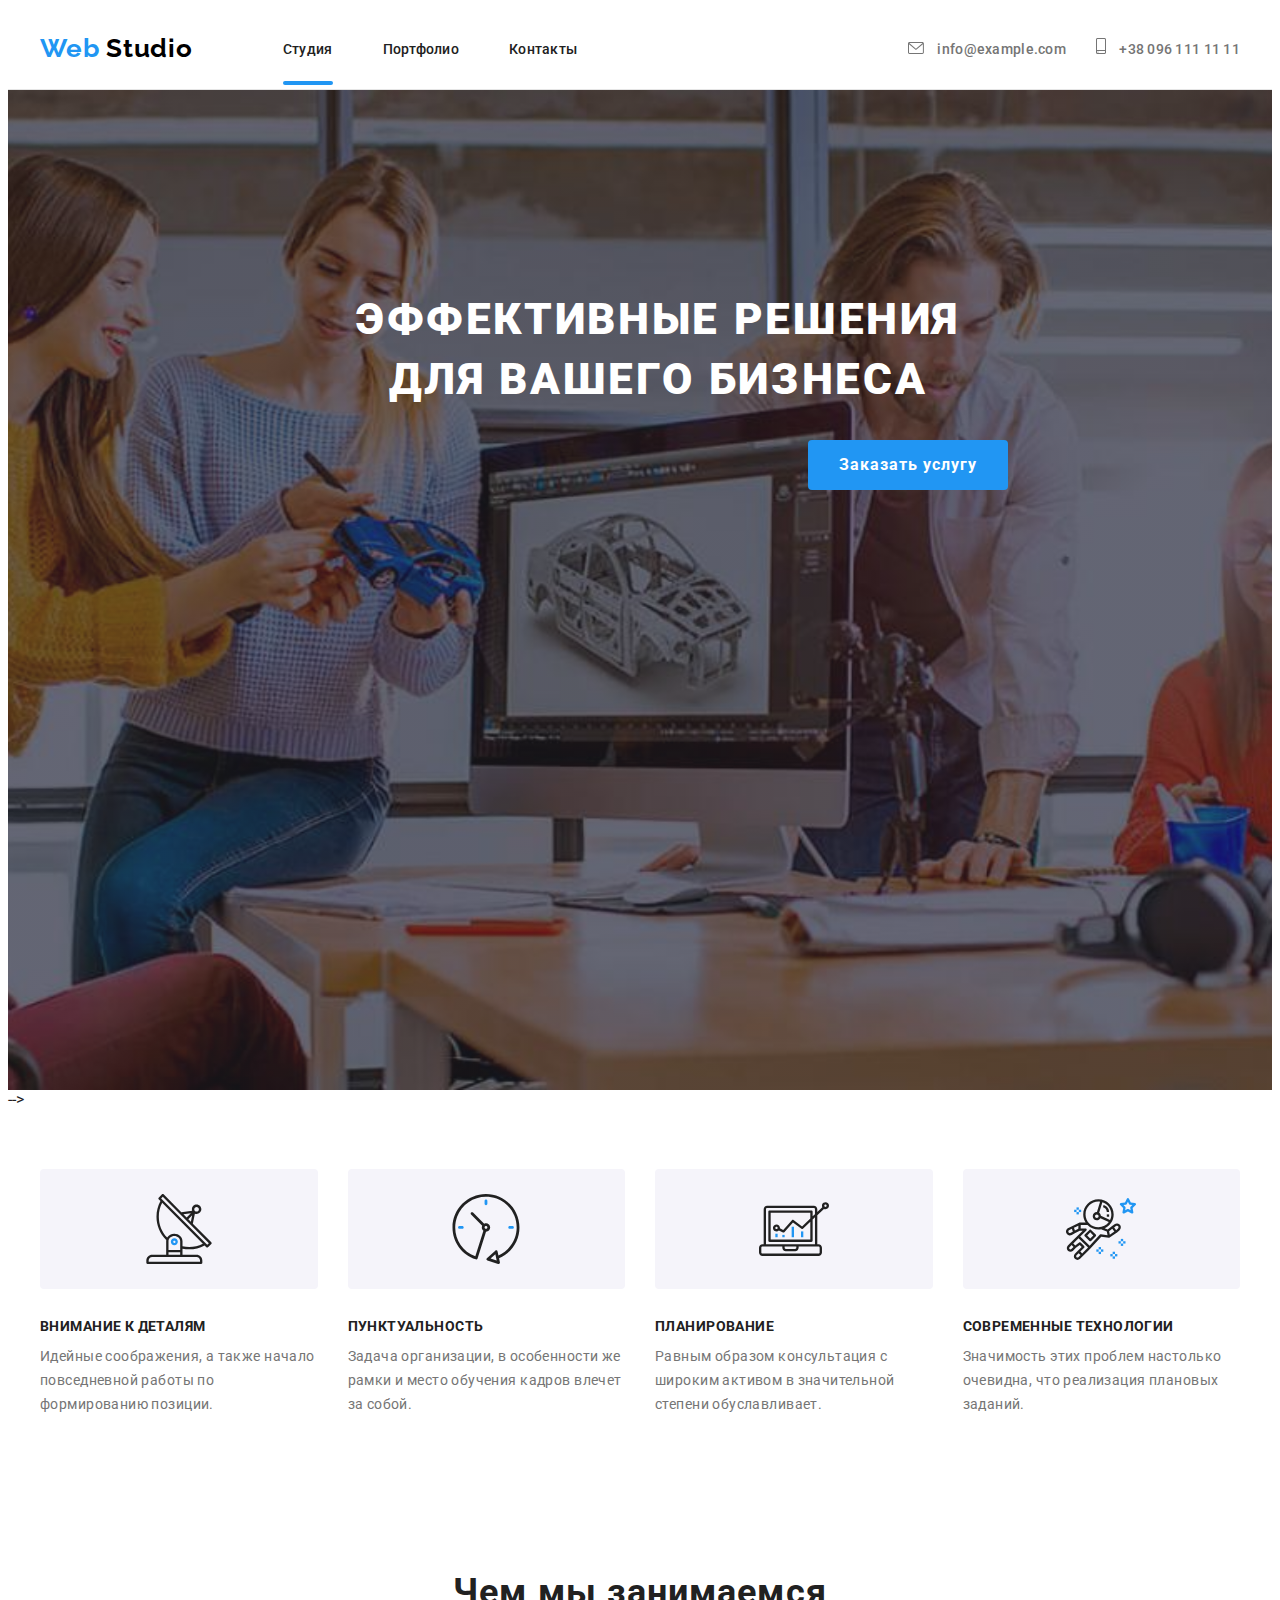
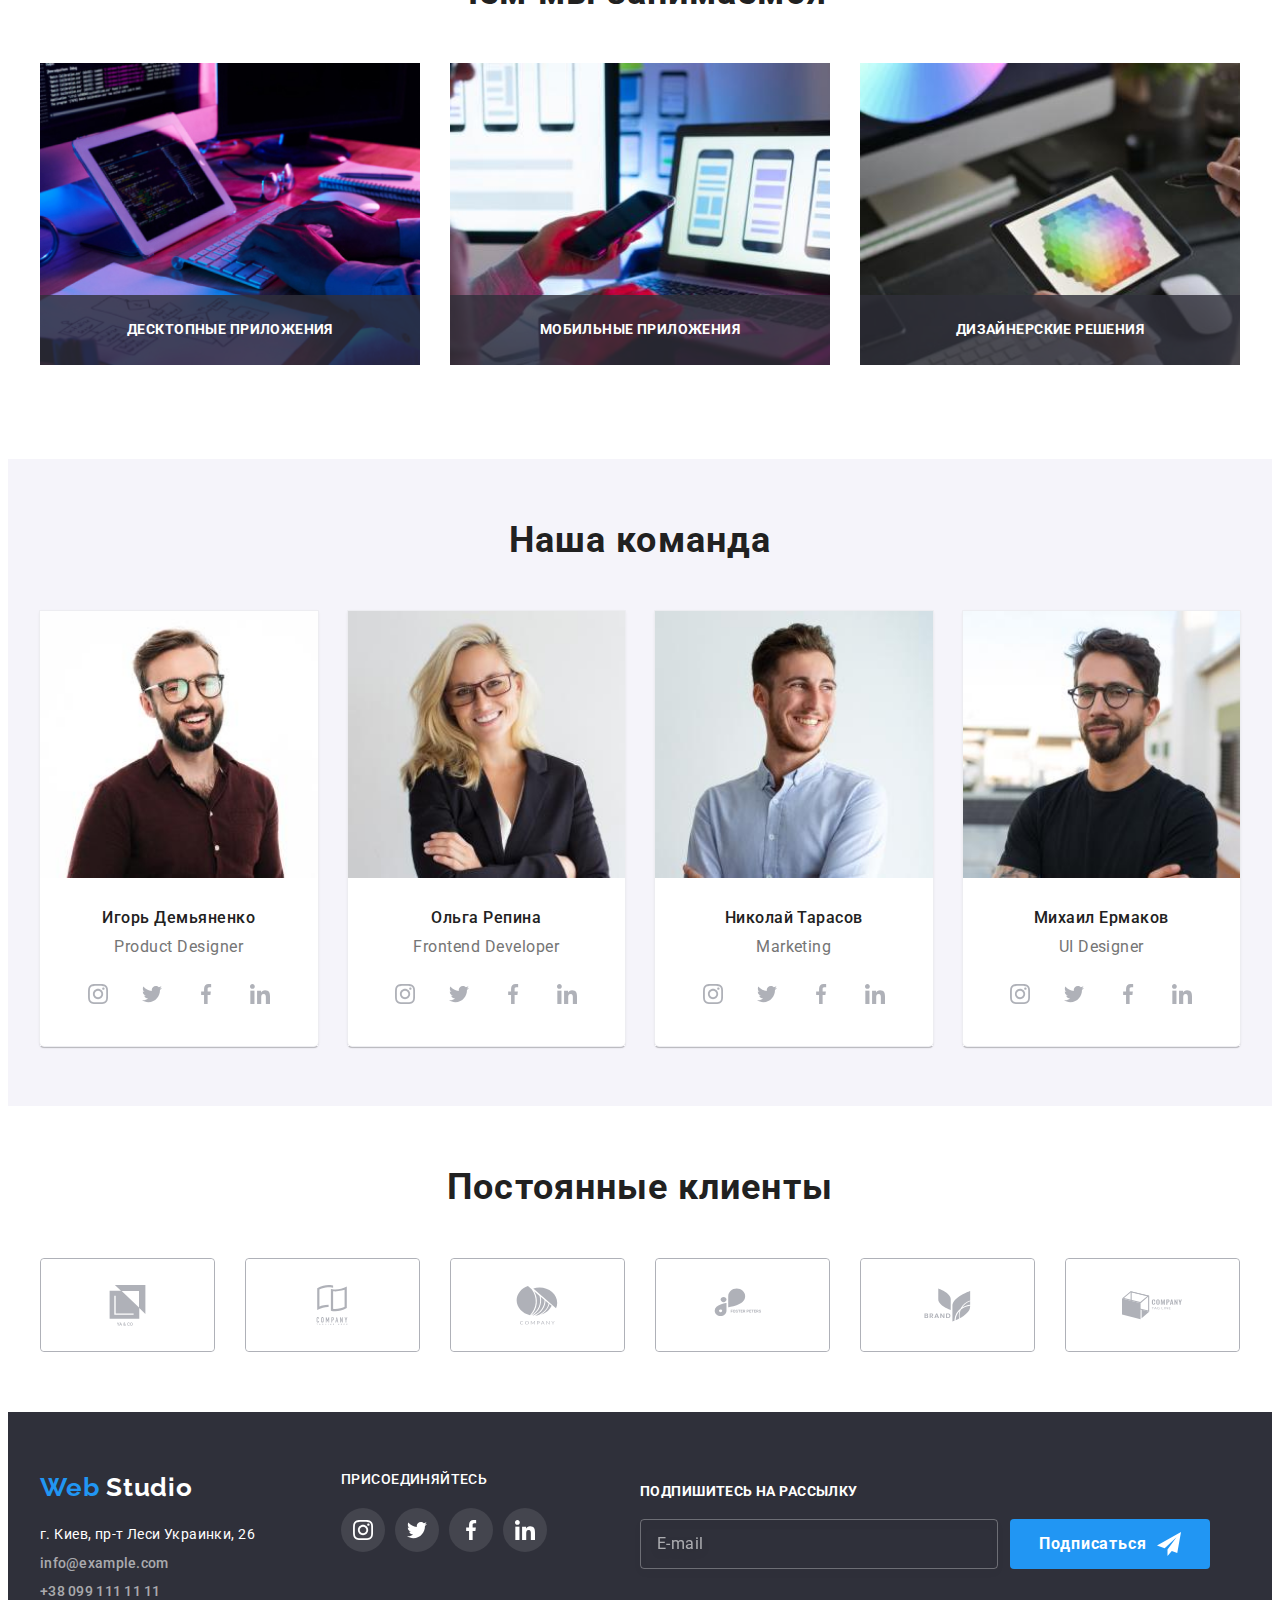
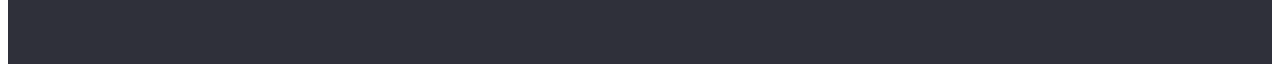
==== index.html @ 74f57199 "start" ====
<!DOCTYPE html>
<html lang="ru">

<head>
    <meta charset="UTF-8">
    <meta http-equiv="X-UA-Compatible" content="IE=edge">
    <meta name="viewport" content="width=device-width, initial-scale=1.0">
    <title>Document</title>
    <link rel="preconnect" href="https://fonts.googleapis.com">
    <link rel="preconnect" href="https://fonts.gstatic.com" crossorigin>
    <link href="https://fonts.googleapis.com/css2?family=Raleway:wght@700&family=Roboto:wght@400;500;700;900&display=swap"
        rel="stylesheet">
    <link rel="stylesheet" href="https://cdnjs.cloudflare.com/ajax/libs/modern-normalize/1.1.0/modern-normalize.min.css"
        integrity="sha512-wpPYUAdjBVSE4KJnH1VR1HeZfpl1ub8YT/NKx4PuQ5NmX2tKuGu6U/JRp5y+Y8XG2tV+wKQpNHVUX03MfMFn9Q=="
        crossorigin="anonymous" referrerpolicy="no-referrer" />

    <link rel="stylesheet" href="./css/main.min.css" />
</head>

<body>
   <header class="header ">
    <div class="container header__container">
        <a href="" class="logo header__logo link">
            <span class="header__logo__web">Web</span>
            <span class="header__logo__studio">Studio</span> </a>
        <nav class="header-navigation">
            <ul class="list header-list">
                <li class="header__item">
                    <a class="link header__link active" href="./index.html">Студия</a></li>
                <li class="header__item">
                    <a class="link header__link" href="./portfolio.html">Портфолио</a></li>
                <li class="header__item">
                    <a class="link header__link" href="">Контакты</a></li>
            </ul>
    </nav>
    <div class="header-connect">
    <ul class="header-contacts list">
        <li><a class="header__mail link" href="mailto:info@example.com">
                <svg class="header-contacts__icon" width="16" height="12">
                    <use href="./images/symbol-defs.svg#icon-envelope"></use>
                </svg>
                info@example.com</a></li>
        <li><a class="header__tel link" href="tel:+380961111111">
            <svg class="header-contacts__icon" width="10" height="16">
                <use href="./images/symbol-defs.svg#icon-smartphone"></use>
            </svg>
            +38 096 111 11 11</a></li>
    </ul>
</div>

    <button type="button" class="menu-open-btn" data-menu-open>
        <svg class="menu-open-btn__icon" width="40" height="40">
            <use href="./images/symbol-defs.svg#icon-menu-open"></use>
        </svg>
    </button>

    <div class="mob-menu is-hidden"  data-menu>
        <div class="container">
            <div class="mob-menu-top">
                <button type="button" class="menu-close-btn" data-menu-close>
                    <svg class="menu-open-btn__icon" width="40" height="40">
                        <use href="./images/symbol-defs.svg#icon-menu-close"></use>
                    </svg>
                </button>
                <ul class="list mob-menu-list">
                    <li class="mob-menu-list__item">
                        <a class="link mob-menu-list__link active" href="./index.html">Студия</a>
                    </li>
                    <li class="mob-menu-list__item">
                        <a class="link mob-menu-list__link" href="./portfolio.html">Портфолио</a>
                    </li>
                    <li class="mob-menu-list__item">
                        <a class="link mob-menu-list__link" href="">Контакты</a>
                    </li>
                </ul>
        </div>
        <div class="mob-menu-bottom">
                <ul class="mob-menu__connect list">
                    <li class="mob-menu__connect-list_itemtel">
                        <a class="mob-menu__connect__tel link" href="tel:+380961111111">
                            +38 096 111 11 11</a></li>
                    <li class="mob-menu__connect-list_itemmail">
                        <a class="mob-menu__connect__mail link" href="mailto:info@devstudio.com">
                            info@devstudio.com</a></li>
                </ul>
            <ul class="list mob-social-list">
                <li class="mob-social__item">
                    <a class="link mob-social__link" href="" target="_blank" rel="noopener noreferrer">Instagram</a>
                </li>
                <li class="mob-social__item">
                    <a class="link mob-social__link" href="" target="_blank" rel="noopener noreferrer">Twitter</a>
                </li>
                <li class="mob-social__item">
                    <a class="link mob-social__link" href="" target="_blank" rel="noopener noreferrer">Facebook</a>
                </li>
                <li class="mob-social__item">
                    <a class="link mob-social__link" href="" target="_blank" rel="noopener noreferrer">LinkedIn</a>
                </li>
            </ul>
        </div>
    </div>
    </div>
    </header> 

    <main>
    <section class="hero">
        <div class="container hero__container">
            <h1 class="hero__title">Эффективные решения для вашего бизнеса</h1>
            <button class="btn hero__btn" type="button" data-modal-open>
                Заказать услугу</button>
        </div>
    </section> -->

    <section class="benefits-section section limit">
        <div class="container">
        <h2 class="visually-hidden">Преимущества</h2>
        
        <ul class="benefits-list list">
            <li class="benefits-list__item">
                <a href="" class="benefits-list__link">
                    <svg class="benefits-list__icon" width="70" height="70">
                        <use href="./images/symbol-defs.svg#icon-antenna-1"></use>
                    </svg>
                </a>
                <h3 class="benefits-list__title">Внимание к деталям</h3>
                <p class="benefits-list__text">Идейные соображения, а также начало повседневной работы по формированию позиции.</p>
            </li>
            <li class="benefits-list__item">
                <a href="" class="benefits-list__link">
                    <svg class="benefits-list__icon" width="70" height="70">
                        <use href="./images/symbol-defs.svg#icon-clock-1"></use>
                    </svg>
                </a>
                <h3 class="benefits-list__title">Пунктуальность</h3>
                <p class="benefits-list__text">Задача организации, в особенности же рамки и место обучения кадров влечет за собой.</p>
            </li>
            <li class="benefits-list__item">
                <a href="" class="benefits-list__link">
                    <svg class="benefits-list__icon" width="70" height="70">
                        <use href="./images/symbol-defs.svg#icon-diagram-1"></use>
                    </svg>
                </a>
                <h3 class="benefits-list__title">Планирование</h3>
                <p class="benefits-list__text">Равным образом консультация с широким активом в значительной степени обуславливает.</p>
            </li>
            <li class="benefits-list__item">
                <a href="" class="benefits-list__link">
                    <svg class="benefits-list__icon" width="70" height="70">
                        <use href="./images/symbol-defs.svg#icon-astronaut-1"></use>
                    </svg>
                </a>
                <h3 class="benefits-list__title">Современные технологии</h3>
                <p class="benefits-list__text">Значимость этих проблем настолько очевидна, что реализация плановых заданий.</p>
            </li>
        </ul>
        </div>
    </section>

    <section class="our-work-section section">
        <div class="container">
        <h2 class="our-work__title">Чем мы занимаемся</h2>
        <ul class="our-work-list list">
            <li class="our-work__item">
                <picture>
                    <source srcset="
                        ./images/our-work_img/our-work_1.jpg    1x,
                        ./images/our-work_img/our-work_1-2x.jpg 2x"
                    media="(min-width: 1200px)" />
                    <img src="./images/our-work_img/our-work_1.jpg"
                    alt="человек набирает на клавиатуре" />
                </picture>
                <div class="our-work__text-container">
                <p class="our-work__text">Десктопные приложения</p></div>
            </li>
            <li class="our-work__item">
                <picture>
                    <source srcset="
                            ./images/our-work_img/our-work_2.jpg    1x,
                            ./images/our-work_img/our-work_2-2x.jpg 2x" 
                        media="(min-width: 1200px)" />
                    <img src="./images/our-work_img/our-work_2.jpg" 
                    alt="экраны смартфонов" />
                </picture>
                <div class="our-work__text-container">
                    <p class="our-work__text">Мобильные приложения</p></div>
            </li>
            <li class="our-work__item">
                <picture>
                    <source srcset="
                            ./images/our-work_img/our-work_3.jpg    1x,
                            ./images/our-work_img/our-work_3-2x.jpg 2x"
                        media="(min-width: 1200px)" />
                    <img src="./images/our-work_img/our-work_3.jpg" 
                    alt="цветовая матрица"  />
                </picture>
                <div class="our-work__text-container">
                <p class="our-work__text">Дизайнерские решения</p></div>
            </li>
        </ul>
        </div>
    </section>

<section class="team-section section">
        <div class="container">
        <h2 class="team__title">Наша команда</h2>
        <ul class="team-list list">
            <li class="team__item">
                <picture>
                    <source srcset="
                        ./images/team/nashkomanda1.jpg    1x,
                        ./images/team/team-desk_1-2x.jpg  2x" media="(min-width: 1200px)" />
                    <source srcset="
                        ./images/team/team-tab_1.jpg     1x,
                        ./images/team/team-tab_1-2x.jpg  2x" media="(min-width: 768px)" />
                    <source srcset="
                        ./images/team/team-mob_1.jpg     1x,
                        ./images/team/team-mob_1-2x.jpg  2x"
                        media="(min-width: 320px)" />
                    <img src="./images/team/nashkomanda1.jpg" alt="фото Игоря Демьяненко" />
                </picture>

                <div class="card-content">
                <h3 class="team-item__title">Игорь Демьяненко</h3>
                <p class="team-item__text" lang="en">Product Designer</p>
                    <ul class="team-social-list list">
                        <li class="team-social__item">
                            <a href="" class="team-social__link">
                                <svg class="team-social__icon" width="20" height="20">
                                    <use href="./images/symbol-defs.svg#icon-instagram-2"></use>
                                </svg>
                            </a>
                        </li>
                        <li class="team-social__item">
                            <a href="" class="team-social__link">
                                <svg class="team-social__icon" width="20" height="20">
                                    <use href="./images/symbol-defs.svg#icon-twitter-1"></use>
                                </svg>
                            </a>
                        </li>
                        <li class="team-social__item">
                            <a href="" class="team-social__link">
                                <svg class="team-social__icon" width="20" height="20">
                                    <use href="./images/symbol-defs.svg#icon-facebook-1"></use>
                                </svg>
                            </a>
                        </li>
                        <li class="team-social__item">
                            <a href="" class="team-social__link">
                                <svg class="team-social__icon" width="20" height="20">
                                    <use href="./images/symbol-defs.svg#icon-linkedin-1"></use>
                                </svg>
                            </a>
                        </li>
                        </ul>
            </div>
            </li>
            <li class="team__item">
                <picture>
                    <source srcset="
                        ./images/team/nashkomanda2.jpg    1x,
                        ./images/team/team-desk_2-2x.jpg  2x" media="(min-width: 1200px)" />
                    <source srcset="
                        ./images/team/team-tab_2.jpg     1x,
                        ./images/team/team-tab_2-2x.jpg  2x" media="(min-width: 768px)" />
                    <source srcset="
                        ./images/team/team-mob_2.jpg     1x,
                        ./images/team/team-mob_2-2x.jpg  2x" media="(min-width: 320px)" />
                    <img src="./images/team/nashkomanda2.jpg" alt="фото Ольги Репиной" />
                </picture>

                <div class="card-content">
                <h3 class="team-item__title">Ольга Репина</h3>
                <p class="team-item__text" lang="en">Frontend Developer</p>
            <ul class="team-social-list list">
                <li class="team-social__item">
                    <a href="" class="team-social__link">
                        <svg class="team-social__icon" width="20" height="20">
                            <use href="./images/symbol-defs.svg#icon-instagram-2"></use>
                        </svg>
                    </a>
                </li>
                <li class="team-social__item">
                    <a href="" class="team-social__link">
                        <svg class="team-social__icon" width="20" height="20">
                            <use href="./images/symbol-defs.svg#icon-twitter-1"></use>
                        </svg>
                    </a>
                </li>
                <li class="team-social__item">
                    <a href="" class="team-social__link">
                        <svg class="team-social__icon" width="20" height="20">
                            <use href="./images/symbol-defs.svg#icon-facebook-1"></use>
                        </svg>
                    </a>
                </li>
                <li class="team-social__item">
                    <a href="" class="team-social__link">
                        <svg class="team-social__icon" width="20" height="20">
                            <use href="./images/symbol-defs.svg#icon-linkedin-1"></use>
                        </svg>
                    </a>
                </li>
            </ul>
            </div>
            </li>
            <li class="team__item">
                <picture>
                    <source srcset="
                        ./images/team/nashkomanda3.jpg    1x,
                        ./images/team/team-desk_3-2x.jpg  2x" media="(min-width: 1200px)" />
                    <source srcset="
                        ./images/team/team-tab_3.jpg     1x,
                        ./images/team/team-tab_3-2x.jpg  2x" media="(min-width: 768px)" />
                    <source srcset="
                        ./images/team/team-mob_3.jpg     1x,
                        ./images/team/team-mob_3-2x.jpg  2x" media="(min-width: 320px)" />
                    <img src="./images/team/nashkomanda3.jpg" alt="фото Николая Тарасова" />
                </picture>

                <div class="card-content">
                <h3 class="team-item__title">Николай Тарасов</h3>
                <p class="team-item__text" lang="en">Marketing</p>
            <ul class="team-social-list list">
                <li class="team-social__item">
                    <a href="" class="team-social__link">
                        <svg class="team-social__icon" width="20" height="20">
                            <use href="./images/symbol-defs.svg#icon-instagram-2"></use>
                        </svg>
                    </a>
                </li>
                <li class="team-social__item">
                    <a href="" class="team-social__link">
                        <svg class="team-social__icon" width="20" height="20">
                            <use href="./images/symbol-defs.svg#icon-twitter-1"></use>
                        </svg>
                    </a>
                </li>
                <li class="team-social__item">
                    <a href="" class="team-social__link">
                        <svg class="team-social__icon" width="20" height="20">
                            <use href="./images/symbol-defs.svg#icon-facebook-1"></use>
                        </svg>
                    </a>
                </li>
                <li class="team-social__item">
                    <a href="" class="team-social__link">
                        <svg class="team-social__icon" width="20" height="20">
                            <use href="./images/symbol-defs.svg#icon-linkedin-1"></use>
                        </svg>
                    </a>
                </li>
            </ul>
            </div>
            </li>
            <li class="team__item">
                <picture>
                    <source srcset="
                        ./images/team/nashkomanda4.jpg    1x,
                        ./images/team/team-desk_4-2x.jpg  2x" media="(min-width: 1200px)" />
                    <source srcset="
                        ./images/team/team-tab_4.jpg     1x,
                        ./images/team/team-tab_4-2x.jpg  2x" media="(min-width: 768px)" />
                    <source srcset="
                        ./images/team/team-mob_4.jpg     1x,
                        ./images/team/team-mob_4-2x.jpg  2x" media="(min-width: 320px)" />
                    <img src="./images/team/nashkomanda4.jpg" alt="фото Михаила Ермакова" />
                </picture>

                <div class="card-content">
                <h3 class="team-item__title">Михаил Ермаков</h3>
                <p class="team-item__text" lang="en">UI Designer</p>
            <ul class="team-social-list list">
                <li class="team-social__item">
                    <a href="" class="team-social__link">
                        <svg class="team-social__icon" width="20" height="20">
                            <use href="./images/symbol-defs.svg#icon-instagram-2"></use>
                        </svg>
                    </a>
                </li>
                <li class="team-social__item">
                    <a href="" class="team-social__link">
                        <svg class="team-social__icon" width="20" height="20">
                            <use href="./images/symbol-defs.svg#icon-twitter-1"></use>
                        </svg>
                    </a>
                </li>
                <li class="team-social__item">
                    <a href="" class="team-social__link">
                        <svg class="team-social__icon" width="20" height="20">
                            <use href="./images/symbol-defs.svg#icon-facebook-1"></use>
                        </svg>
                    </a>
                </li>
                <li class="team-social__item">
                    <a href="" class="team-social__link">
                        <svg class="team-social__icon" width="20" height="20">
                            <use href="./images/symbol-defs.svg#icon-linkedin-1"></use>
                        </svg>
                    </a>
                </li>
            </ul>
            </div>
            </li>
        </ul>
        </div>
    </section>

    <section class="regular-customers section">
        <div class="regular-customers__container container">
            <h2 class="regular-customers__title">Постоянные клиенты</h2>
            <ul class="regular-customers-list list">
                <li class="regular-customers__item">
                    <a href="" class="regular-customers__link">
                    <svg class="regular-customers__icon" width="41" height="47">
                        <use href="./images/symbol-defs.svg#icon-group"></use>
                    </svg>
                    </a>
                </li>
                <li class="regular-customers__item">
                    <a href="" class="regular-customers__link">
                    <svg class="team-social__icon" width="40" height="52">
                        <use href="./images/symbol-defs.svg#icon-group-1"></use>
                    </svg>
                    </a>
                </li>
                <li class="regular-customers__item">
                    <a href="" class="regular-customers__link">
                    <svg class="regular-customers__icon" width="44" height="42">
                        <use href="./images/symbol-defs.svg#icon-group-2"></use>
                    </svg>
                    </a>
                </li>
                <li class="regular-customers__item">
                    <a href="" class="regular-customers__link">
                    <svg class="regular-customers__icon" width="106" height="60">
                        <use href="./images/symbol-defs.svg#icon-group-3"></use>
                    </svg>
                    </a>
                </li>
                <li class="regular-customers__item">
                    <a href="" class="regular-customers__link">
                    <svg class="regular-customers__icon" width="63" height="46">
                        <use href="./images/symbol-defs.svg#icon-group-4"></use>
                    </svg>
                    </a>
                </li>
                <li class="regular-customers__item">
                    <a href="" class="regular-customers__link">
                    <svg class="regular-customers__icon" width="106" height="60">
                        <use href="./images/symbol-defs.svg#icon-Object"></use>
                    </svg>
                    </a>
                </li>
            </ul>
        </div>
        </section>

</main>

    <footer class="footer">
        <div class="footer__container container">
        <div class="combining-footer__container">
            <div class="footer-contacts__container">
    <h2 class="visually-hidden">Контакты</h2>
    <a href="" class="footer__logo link">
        <span class="footer__logo__web">Web</span>
        <span class="footer__logo__studio">Studio</span> </a>
    <address class="contacts-address">
        <ul class="footer-list list">
            <li>
                <a class="address__link link" href="https://goo.gl/maps/wAJw6rY4cvXXhtLZ8" 
                target="_blank" rel="noopener noreferrer">г. Киев, пр-т Леси Украинки, 26</a>
            </li>
            <li>
                <a class="footer__mail link" href="mailto:info@example.com">info@example.com</a>
            </li>
            <li>
                <a class="footer__tel link" href="tel:+380991111111">+38 099 111 11 11</a>
            </li>
        </ul>
    </address>
    </div>
    <div class="footer__follow-us-container" >
        <h3 class="follow-us__title">присоединяйтесь</h3>
        <ul class="follow-us-list list">
            <li class="follow-us__item">
                <a href="" class="follow-us__link">
                    <svg class="follow-us__icon" width="20" height="20">
                        <use href="./images/symbol-defs.svg#icon-instagram-2"></use>
                    </svg>
                </a>
            </li>
            <li class="follow-us__item">
                <a href="" class="follow-us__link">
                    <svg class="follow-us__icon" width="20" height="20">
                        <use href="./images/symbol-defs.svg#icon-twitter-1"></use>
                    </svg>
                </a>
            </li>
            <li class="follow-us__item">
                <a href="" class="follow-us__link">
                    <svg class="follow-us__icon" width="20" height="20">
                        <use href="./images/symbol-defs.svg#icon-facebook-1"></use>
                    </svg>
                </a>
            </li>
            <li class="follow-us__item">
                <a href="" class="follow-us__link">
                    <svg class="follow-us__icon" width="20" height="20">
                        <use href="./images/symbol-defs.svg#icon-linkedin-1"></use>
                    </svg>
                </a>
            </li>
        </ul>
    </div>
    </div>
        <div class="footer__subscribe-container">
            <p class="subscribe-container__title">
                Подпишитесь на рассылку
            </p>
    <form action="#" class="subscribe-form">
                <input type="email" name="user-email" class="subscribe-form__input" placeholder="E-mail" />
        <button type="button" class="btn subscribe__button">Подписаться
            <svg class="subscribe__button__icon" width="24" height="24">
                <use href="./images/symbol-defs.svg#icon-icon-send"></use>
            </svg>
        </button>
    </form>
        </div>
    </div>
    </footer>

    <div class="backdrop is-hidden" data-modal>
        <div class="modal">
        <button type="button" class="modal__close" data-modal-close>
        <svg class="modal__close__icon" width="18" height="18">
            <use href="./images/symbol-defs.svg#icon-close-black"></use>
        </svg>
    </button>
    <p class="modal__title">
    Оставьте свои данные, мы вам перезвоним
    </p>
<form action="#" class="modal-form">
    <div class="modal__field">
        <label class="form-input__text" for="user-name"> Имя</label>
        <div class="input__wrap">
        <input type="text" id="user-name" name="user-name" class="modal-form__input" required minlength="2"/>
            <svg class="modal-input__icon" width="18" height="18">
                    <use href="./images/symbol-defs.svg#icon-person-black"></use>
            </svg>
                </div>
    </div>
    <div class="modal__field">
        <label for="user-tel" class="form-input__text">Телефон</label>
        <div class="input__wrap">
        <input type="tel" name="user-tel" id="user-tel" class="modal-form__input" required />
            <svg class="modal-input__icon" width="15" height="15">
                <use href="./images/symbol-defs.svg#icon-phone"></use>
            </svg>
    </div>
    </div>
    <div class="modal__field">
        <label for="user-email" class="form-input__text">Почта</label>
        <div class="input__wrap">
        <input type="email" id="user-email" name="user-email" class="modal-form__input" />
            <svg class="modal-input__icon" width="18" height="18">
                    <use href="./images/symbol-defs.svg#icon-email-black"></use>
            </svg>
    </div>
    </div>

    <div class="modal__field">
        <label for="user-text" class="form-input__text">Комментарий</label>
        <textarea name="user-text" 
        id="user-text" class="modal-form__text" 
        placeholder="Введите текст"></textarea>
    </div>
    <div class="modal__field">
        <input type="checkbox" name="policy" id="policy" class="modal__check visually-hidden">
        <label for="policy" class="agreement">
                <span class="check__item">
                    <svg class="check__icon" width="11" height="8">
                        <use href="./images/symbol-defs.svg#icon-check"></use>
                    </svg>
                </span>
                Соглашаюсь с рассылкой и принимаю&nbsp;
                <a href="">Условия договора</a>
        </label>
    </div>

    <button type="submit" class="btn modal__btn">Отправить</button>
    </form>

    </div>
    </div>
    <script src="./js/modal.js"></script>
    <script src="./js/menu.js"></script>
</body>
</html>
---- css/main.min.css ----
:root{--first-title-color: #ffffff;--second-title-color: #212121;--third-title-color:#212121;--main-text-color: #212121;--second-text-color: #757575;--header-text-color:#212121;--accent-color: #2196F3}p,h1,h2,h3,h4 h5 h6{margin:0}ul{margin:0;padding:0}img{display:block;width:100%;max-width:100%;height:auto}body{font-family:"Roboto", sans-serif;color:var(--main-text-color)}.list{list-style:none}.link{text-decoration:none}.visually-hidden{position:absolute;white-space:nowrap;width:1px;height:1px;overflow:hidden;border:0;padding:0;clip:rect(0 0 0 0);clip-path:inset(50%);margin:-1px}.container{width:100%;padding-left:15px;padding-right:15px;margin:0 auto}@media screen and (min-width: 480px){.container{width:480px}}@media screen and (min-width: 768px){.container{width:768px}}@media screen and (min-width: 1200px){.container{width:1200px}}.btn{font-family:inherit;font-weight:700;font-size:16px;line-height:1.87;color:#FFFFFF;background-color:#2196F3;letter-spacing:0.06em;min-width:200px;min-height:50px;border:none;border-radius:4px}.btn:hover,.btn:focus{background-color:#188CE8}button{cursor:pointer}.section{padding-top:94px;padding-bottom:94px}.header{padding-top:16px;padding-bottom:16px;border-bottom:1px solid  #E5E5E5}@media screen and (min-width: 1200px){.header{padding-top:25px;padding-bottom:25px}}.header__container{display:flex;align-items:center}.header__logo{font-family:Raleway;font-weight:700;font-size:24px;line-height:1.16;letter-spacing:0.03em;margin-right:88px}@media screen and (min-width: 1200px){.header__logo{font-size:26px;line-height:1.19;margin-right:90px}}.header__logo__web{color:#2196F3}.header__logo__studio{color:#000000}.header-navigation{display:flex;align-items:center}@media screen and (max-width: 767px){.header-navigation{display:none}}.header-list{display:flex}.header__item:not(:last-child){margin-right:50px}.header__link{font-family:Roboto;font-weight:500;font-size:14px;line-height:1.14;letter-spacing:0.02em;color:var(--main-text-color);position:relative;transition:color 250ms cubic-bezier(0.4, 0, 0.2, 1)}.header__link.active::after{content:"";width:100%;height:4px;background-color:var(--accent-color);position:absolute;bottom:-32px;left:0;border-radius:2px}@media screen and (min-width: 768px){.header__link.active::after{bottom:-28px}}.header__link:hover,.header__link:focus{color:var(--accent-color)}.header-connect{display:flex;margin-left:auto}@media screen and (max-width: 767px){.header-connect{display:none}}.header-contacts{align-items:center}@media screen and (min-width: 1200px){.header-contacts{display:flex}}.header__mail{font-weight:500;font-size:14px;line-height:1.14;letter-spacing:0.02em;color:var(--second-text-color);transition:color 250ms cubic-bezier(0.4, 0, 0.2, 1)}.header__mail:hover,.header__mail:focus{color:var(--accent-color)}@media screen and (min-width: 1200px){.header__mail{margin-right:30px}}.header-contacts__icon{margin-right:10px;fill:currentColor;transition:color 250ms cubic-bezier(0.4, 0, 0.2, 1)}.header__tel{font-weight:500;font-size:14px;line-height:1.14;letter-spacing:0.02em;color:var(--second-text-color);transition:color 250ms cubic-bezier(0.4, 0, 0.2, 1)}.header__tel:hover,.header__tel:focus{color:var(--accent-color)}.menu-open-btn{margin-left:auto;margin-top:10px;margin-bottom:10px;cursor:pointer;background-color:#fff;border:none}.menu-open-btn:focus{fill:var(--accent-color)}@media screen and (min-width: 768px){.menu-open-btn{display:none}}.mob-menu{position:fixed;background-color:#ffffff;top:0;left:0;width:100vw;height:100vh;z-index:1;padding-top:10px;padding-bottom:48px;transition:opacity 1000ms, visibility 1000ms}.mob-menu .container{height:100%;display:flex;flex-direction:column;justify-content:space-between;padding-left:40px}.is-hidden{visibility:hidden;opacity:0;pointer-events:none}.menu-close-btn{margin-left:auto;display:block;cursor:pointer;background-color:#fff;border:none}.menu-close-btn:focus{fill:var(--accent-color)}.mob-menu-list__item:not(:last-child){margin-bottom:32px}.mob-menu-list__link{font-family:Roboto;font-style:normal;font-weight:500;font-size:40px;line-height:1.18;letter-spacing:0.02em;color:var(--main-text-color)}.mob-menu-list__link:hover,.mob-menu-list__link:focus{color:var(--accent-color)}.mob-menu__connect__tel{font-family:Roboto;font-weight:500;font-size:34px;line-height:1.18;letter-spacing:0.02em;color:var(--second-text-color);transition:color 250ms cubic-bezier(0.4, 0, 0.2, 1)}.mob-menu__connect__tel:hover,.mob-menu__connect__tel:focus{color:var(--accent-color)}.mob-menu__connect-list_itemtel{margin-bottom:32px}.mob-menu__connect__mail{font-family:Roboto;font-style:normal;font-weight:500;font-size:24px;line-height:1.17;letter-spacing:0.02em;color:var(--second-text-color);transition:color 250ms cubic-bezier(0.4, 0, 0.2, 1)}.mob-menu__connect__mail:hover,.mob-menu__connect__mail:focus{color:var(--accent-color)}.mob-menu__connect-list_itemmail{margin-bottom:64px}.mob-social-list{display:flex}.mob-social__item:not(:last-child){margin-right:20px;border-right:1px solid rgba(33,33,33,0.2);padding:0 10px}.mob-social__link{font-weight:500;font-size:18px;line-height:1.22;letter-spacing:0.02em;color:var(--accent-color)}.hero{background-repeat:no-repeat;background-position:center;background-size:cover;background-color:#2F303A;background-image:linear-gradient(rgba(47,48,58,0.4), rgba(47,48,58,0.4)),url(../images/hero-bg-mob-1x.jpg)}@media (min-device-pixel-ratio: 2), (min-resolution: 192dpi), (min-resolution: 2dppx){.hero{background-image:linear-gradient(rgba(47,48,58,0.4), rgba(47,48,58,0.4)),url(../images/hero-bg-mob-2x.jpg)}}@media screen and (min-width: 768px){.hero{background-image:linear-gradient(rgba(47,48,58,0.4), rgba(47,48,58,0.4)),url(../images/hero-bg-tab-1x.jpg)}}@media screen and (min-width: 768px) and (min-device-pixel-ratio: 2), screen and (min-width: 768px) and (min-resolution: 192dpi), screen and (min-width: 768px) and (min-resolution: 2dppx){.hero{background-image:linear-gradient(rgba(47,48,58,0.4), rgba(47,48,58,0.4)),url(../images/hero-bg-tab-2x.jpg)}}@media screen and (min-width: 1200px){.hero{background-image:linear-gradient(rgba(47,48,58,0.4), rgba(47,48,58,0.4)),url(../images/herobgimg.jpg)}}@media screen and (min-width: 1200px) and (min-device-pixel-ratio: 2), screen and (min-width: 1200px) and (min-resolution: 192dpi), screen and (min-width: 1200px) and (min-resolution: 2dppx){.hero{background-image:linear-gradient(rgba(47,48,58,0.4), rgba(47,48,58,0.4)),url(../images/hero-bg-2x.jpg)}}.hero__container{height:400px;padding:118px 60px}@media screen and (min-width: 768px){.hero__container{padding:118px 204px}}@media screen and (min-width: 1200px){.hero__container{padding:200px 300px 200px 300px;height:600px}}.hero__title{font-weight:900;font-size:26px;line-height:1.62;text-align:center;letter-spacing:0.06em;text-transform:uppercase;color:var(--first-title-color)}@media screen and (min-width: 1200px){.hero__title{font-size:44px;line-height:1.36;width:700px}}.hero__btn{margin:0 auto;display:block;margin-top:30px;transition:background-color 250ms cubic-bezier(0.4, 0, 0.2, 1)}.benefits-section{padding-top:60px;padding-bottom:60px}.benefits-list{margin-bottom:-30px}@media screen and (min-width: 768px){.benefits-list{display:flex;flex-wrap:wrap;margin-left:-30px}}.benefits-list__item{margin-bottom:30px}@media screen and (min-width: 768px){.benefits-list__item{width:calc(100% / 2 - 30px);margin-left:30px}}@media screen and (min-width: 1200px){.benefits-list__item{width:calc(100% / 4 - 30px)}}.benefits-list__link{height:120px;background-color:#F5F4FA;margin-bottom:30px;border-radius:4px;display:flex;align-items:center;justify-content:center}.benefits-list__title{font-weight:700;font-size:14px;line-height:1.14;letter-spacing:0.03em;text-transform:uppercase;margin-bottom:10px;text-align:left;color:var(--main-text-color)}@media screen and (max-width: 765px){.benefits-list__title{text-align:center}}.benefits-list__text{font-weight:400;font-size:14px;line-height:1.71;letter-spacing:0.03em;color:var(--second-text-color)}@media screen and (max-width: 1199px){.our-work-section{display:none}}.our-work-list{display:flex;flex-wrap:wrap;margin-left:-30px}.our-work__item{position:relative;width:calc(100% / 3 - 30px);margin-left:30px}.our-work__text-container{position:absolute;bottom:0;display:flex;justify-content:center;align-items:center;height:70px;width:100%;background-color:rgba(47,48,58,0.8)}.our-work__text{font-weight:700;font-size:14px;line-height:1.14;text-align:center;letter-spacing:0.03em;text-transform:uppercase;color:#FFFFFF}.our-work__title{font-weight:700;font-size:36px;line-height:1.17;text-align:center;letter-spacing:0.03em;color:var(--second-title-color);margin-bottom:50px}.team-section{background-color:#F5F4FA;padding-top:60px;padding-bottom:60px}.team__title{font-weight:700;font-size:28px;line-height:1.17;text-align:center;letter-spacing:0.03em;color:var(--second-title-color);margin-bottom:30px}@media screen and (min-width: 1200px){.team__title{margin-bottom:50px;font-size:36px}}.team-list{margin-bottom:-30px}@media screen and (min-width: 768px){.team-list{display:flex;flex-wrap:wrap;margin-left:-30px}}.card-content{background-color:#fff;padding:30px}.team__item{outline:1px solid #EDEDF1;box-shadow:0px 1px 3px rgba(0,0,0,0.12),0px 1px 1px rgba(34,1,1,0.14),0px 2px 1px rgba(0,0,0,0.2);border-radius:0px 0px 4px 4px;margin-bottom:30px}@media screen and (min-width: 768px){.team__item{width:calc(100% / 2 - 30px);margin-left:30px}}@media screen and (min-width: 1200px){.team__item{width:calc(100% / 4 - 30px)}}.team-item__title{font-weight:500;font-size:16px;line-height:1.19;text-align:center;letter-spacing:0.03em;margin-bottom:10px;color:var(--third-title-color)}.team-item__text{font-weight:normal;font-size:16px;line-height:1.19;text-align:center;letter-spacing:0.03em;color:var(--second-text-color)}.team-social-list{display:flex;justify-content:center;margin-top:16px}.team-social__item{width:44px;height:44px}.team-social__item+.team-social__item{margin-left:10px}.team-social__link{width:100%;height:100%;background-color:#ffffff;display:flex;align-items:center;justify-content:center;color:#AFB1B8;transition-property:color, background-color, border-radius;transition-duration:250ms;transition-timing-function:cubic-bezier(0.4, 0, 0.2, 1)}.team-social__link:hover,.team-social__link:focus{border-radius:50%;background-color:#2196F3;color:#ffffff}.team-social__icon{fill:currentColor}.regular-customers{padding-top:60px;padding-bottom:60px}.regular-customers__title{font-weight:700;font-size:28px;line-height:1.17;text-align:center;letter-spacing:0.03em;color:var(--second-title-color);margin-bottom:30px}@media screen and (min-width: 1200px){.regular-customers__title{margin-bottom:50px;font-size:36px}}.regular-customers-list{margin-bottom:-30px}@media screen and (min-width: 480px){.regular-customers-list{display:flex;flex-wrap:wrap;margin-left:-30px}}.regular-customers__item{border:1px solid #AFB1B8;box-sizing:border-box;border-radius:4px;margin-bottom:30px}@media screen and (min-width: 480px){.regular-customers__item{width:calc(100% / 2 - 30px);margin-left:30px}}@media screen and (min-width: 768px){.regular-customers__item{width:calc(100% / 3 - 30px)}}@media screen and (min-width: 1200px){.regular-customers__item{width:calc(100% / 6 - 30px)}}.regular-customers__link{height:92px;background-color:#ffffff;display:flex;align-items:center;justify-content:center;border-radius:4px;color:#AFB1B8;transition:border,color 250ms cubic-bezier(0.4, 0, 0.2, 1)}.regular-customers__link:hover,.regular-customers__link:focus{border:1px solid var(--accent-color);color:var(--accent-color)}.regular-customers__icon{fill:currentColor}.footer{background-color:#2F303A;padding:60px 0px 60px 0px}@media screen and (min-width: 768px){.combining-footer__container{display:flex;justify-content:space-around}}@media screen and (min-width: 1200px){.footer__container{display:flex;align-items:baseline}}@media screen and (max-width: 1199px){.footer-contacts__container{margin-bottom:60px}}.footer__logo{font-family:Raleway;font-weight:700;font-size:24px;line-height:1.16;letter-spacing:0.03em}@media screen and (max-width: 767px){.footer__logo{display:block;text-align:center}}@media screen and (min-width: 1200px){.footer__logo{font-size:26px;line-height:1.19}}.footer__logo__web{color:#2196F3}.footer__logo__studio{color:#FFFFFF}.footer-list{margin-top:20px}@media screen and (max-width: 767px){.footer-list{text-align:center}}@media screen and (min-width: 1200px){.footer-list{width:231px;height:81px}}.address__link{font-style:normal;font-weight:400;font-size:14px;line-height:1.71;letter-spacing:0.03em;color:#FFFFFF;transition:color 250ms cubic-bezier(0.4, 0, 0.2, 1)}.address__link:hover,.address__link:focus{color:var(--accent-color)}.footer__mail{font-weight:500;font-style:normal;font-size:14px;margin-top:9px;margin-bottom:9px;display:block;line-height:1.14;letter-spacing:0.02em;color:rgba(255,255,255,0.6);transition:color 250ms cubic-bezier(0.4, 0, 0.2, 1)}.footer__mail:hover,.footer__mail:focus{color:var(--accent-color)}.footer__tel{font-weight:500;font-style:normal;font-size:14px;line-height:1.14;letter-spacing:0.02em;color:rgba(255,255,255,0.6);transition:color 250ms cubic-bezier(0.4, 0, 0.2, 1)}.footer__tel:hover,.footer__tel:focus{color:var(--accent-color)}@media screen and (max-width: 767px){.footer__follow-us-container{margin-bottom:60px}}@media screen and (min-width: 1200px){.footer__follow-us-container{margin-left:70px}}.follow-us__title{font-weight:500;font-size:14px;line-height:1.14;letter-spacing:0.03em;text-transform:uppercase;color:#FFFFFF;margin-bottom:20px}@media screen and (max-width: 1199px){.follow-us__title{text-align:center}}@media screen and (min-width: 1200px){.follow-us__title{text-align:left}}.follow-us-list{display:flex;justify-content:center}.follow-us__item{width:44px;height:44px}.follow-us__item+.follow-us__item{margin-left:10px}.follow-us__link{width:100%;height:100%;background-color:rgba(255,255,255,0.1);border-radius:50%;display:flex;align-items:center;justify-content:center;color:#ffffff;transition:background-color 250ms cubic-bezier(0.4, 0, 0.2, 1)}.follow-us__link:hover,.follow-us__link:focus{background-color:var(--accent-color)}.follow-us__icon{fill:currentColor}@media screen and (min-width: 1200px){.footer__subscribe-container{margin-left:93px}}.subscribe-container__title{font-weight:700;font-size:14px;line-height:1.15;letter-spacing:0.03em;text-transform:uppercase;color:#FFFFFF;margin-bottom:20px}@media screen and (max-width: 1199px){.subscribe-container__title{text-align:center}}@media screen and (min-width: 1200px){.subscribe-form{display:flex}}.subscribe-form{text-align:center}.subscribe-form__input{width:358px;height:50px;border:1px solid rgba(33,33,33,0.2);border-radius:4px;padding-left:16px;outline:none;color:var(--second-text-color);background-color:transparent;border:1px solid rgba(255,255,255,0.3);box-sizing:border-box;filter:drop-shadow(0px 4px 4px rgba(0,0,0,0.15))}@media screen and (max-width: 1199px){.subscribe-form__input{margin-bottom:20px}}.subscribe-form__input::placeholder{font-family:Roboto;font-style:normal;font-weight:400;font-size:16px;line-height:1.25;display:flex;align-items:center;letter-spacing:0.03em;color:rgba(255,255,255,0.6)}.subscribe__button{display:flex;justify-content:center;align-items:center;transition:background-color 250ms cubic-bezier(0.4, 0, 0.2, 1)}@media screen and (max-width: 1199px){.subscribe__button{position:relative;margin:0 auto}}@media screen and (min-width: 1200px){.subscribe__button{margin-left:12px}}.subscribe__button__icon{margin-left:10px}.backdrop{width:100vw;height:100vh;background-color:rgba(0,0,0,0.2);position:fixed;top:0;transition:opacity 1000ms, visibility 1000ms}.is-hidden{visibility:hidden;opacity:0;pointer-events:none}.backdrop.is-hidden .modal{transform:scale(1.5);transition:transform 1000ms}.modal{min-height:581px;background-color:#FFFFFF;box-shadow:0px 1px 3px rgba(0,0,0,0.12),0px 1px 1px rgba(0,0,0,0.14),0px 2px 1px rgba(0,0,0,0.2);border-radius:4px;position:absolute;top:10px;left:50%;padding:40px;transform:translate(-50%) scale(1);transition:transform 1000ms}@media screen and (min-width: 480px){.modal{width:450px}}@media screen and (min-width: 1200px){.modal{width:528px}}.modal__close{width:30px;height:30px;background-color:transparent;border:1px solid rgba(0,0,0,0.1);border-radius:50%;position:absolute;top:14px;right:14px;display:flex;align-items:center;justify-content:center}.modal__close__icon:hover,.modal__close__icon:active{fill:var(--accent-color)}.modal__title{color:var(--second-title-color);font-weight:700;font-size:20px;line-height:1.15;text-align:center;letter-spacing:0.03em;margin-bottom:15px}.modal__field{margin-bottom:10px}.input__wrap{position:relative}.form-input__text{font-weight:normal;font-size:12px;line-height:1.17;letter-spacing:0.01em;color:var(--second-text-color);margin-bottom:5px;display:block}.modal-input__icon{position:absolute;left:12px;top:50%;transform:translateY(-50%);cursor:pointer;transition:fill 250ms cubic-bezier(0.4, 0, 0.2, 1)}.modal-form__input{width:100%;height:40px;border:1px solid rgba(33,33,33,0.2);border-radius:4px;padding-left:42px;font-weight:500;outline:none;color:var(--main-text-color);cursor:pointer;transition:border-color 250ms cubic-bezier(0.4, 0, 0.2, 1)}.modal-form__input:focus{border-color:var(--accent-color)}.modal-form__input:focus+.modal-input__icon{fill:var(--accent-color)}.modal-form__text{width:100%;height:120px;border:1px solid rgba(33,33,33,0.2);border-radius:4px;outline:none;resize:none;padding:12px 16px;cursor:pointer;transition:border-color 250ms cubic-bezier(0.4, 0, 0.2, 1)}.modal-form__text::placeholder{font-weight:400;font-size:14px;line-height:16px;letter-spacing:0.01em;color:rgba(117,117,117,0.5)}.modal-form__text:focus{border-color:var(--accent-color)}.agreement{font-weight:400;font-size:12px;line-height:1.16;letter-spacing:0.03em;color:var(--second-text-color);display:flex;align-items:center}@media screen and (min-width: 1200px){.agreement{font-size:14px;line-height:1.71}}.modal__check:checked+.agreement .check__item{background-color:var(--accent-color);border:none}.check__item{width:16px;height:15px;border:2px solid #000000;border-radius:2px;margin-right:7px;display:flex;align-items:center;justify-content:center}@media screen and (min-width: 1200px){.check__item{margin-left:12px}}.check__icon{fill:#ffffff}.modal__btn{margin:0 auto;display:block;margin-top:30px;transition-property:background-color, box-shadow;transition-duration:250ms;transition-timing-function:cubic-bezier(0.4, 0, 0.2, 1)}.modal__btn:hover,.modal__btn:focus{box-shadow:0px 4px 4px rgba(0,0,0,0.15)}
/*# sourceMappingURL=main.min.css.map */
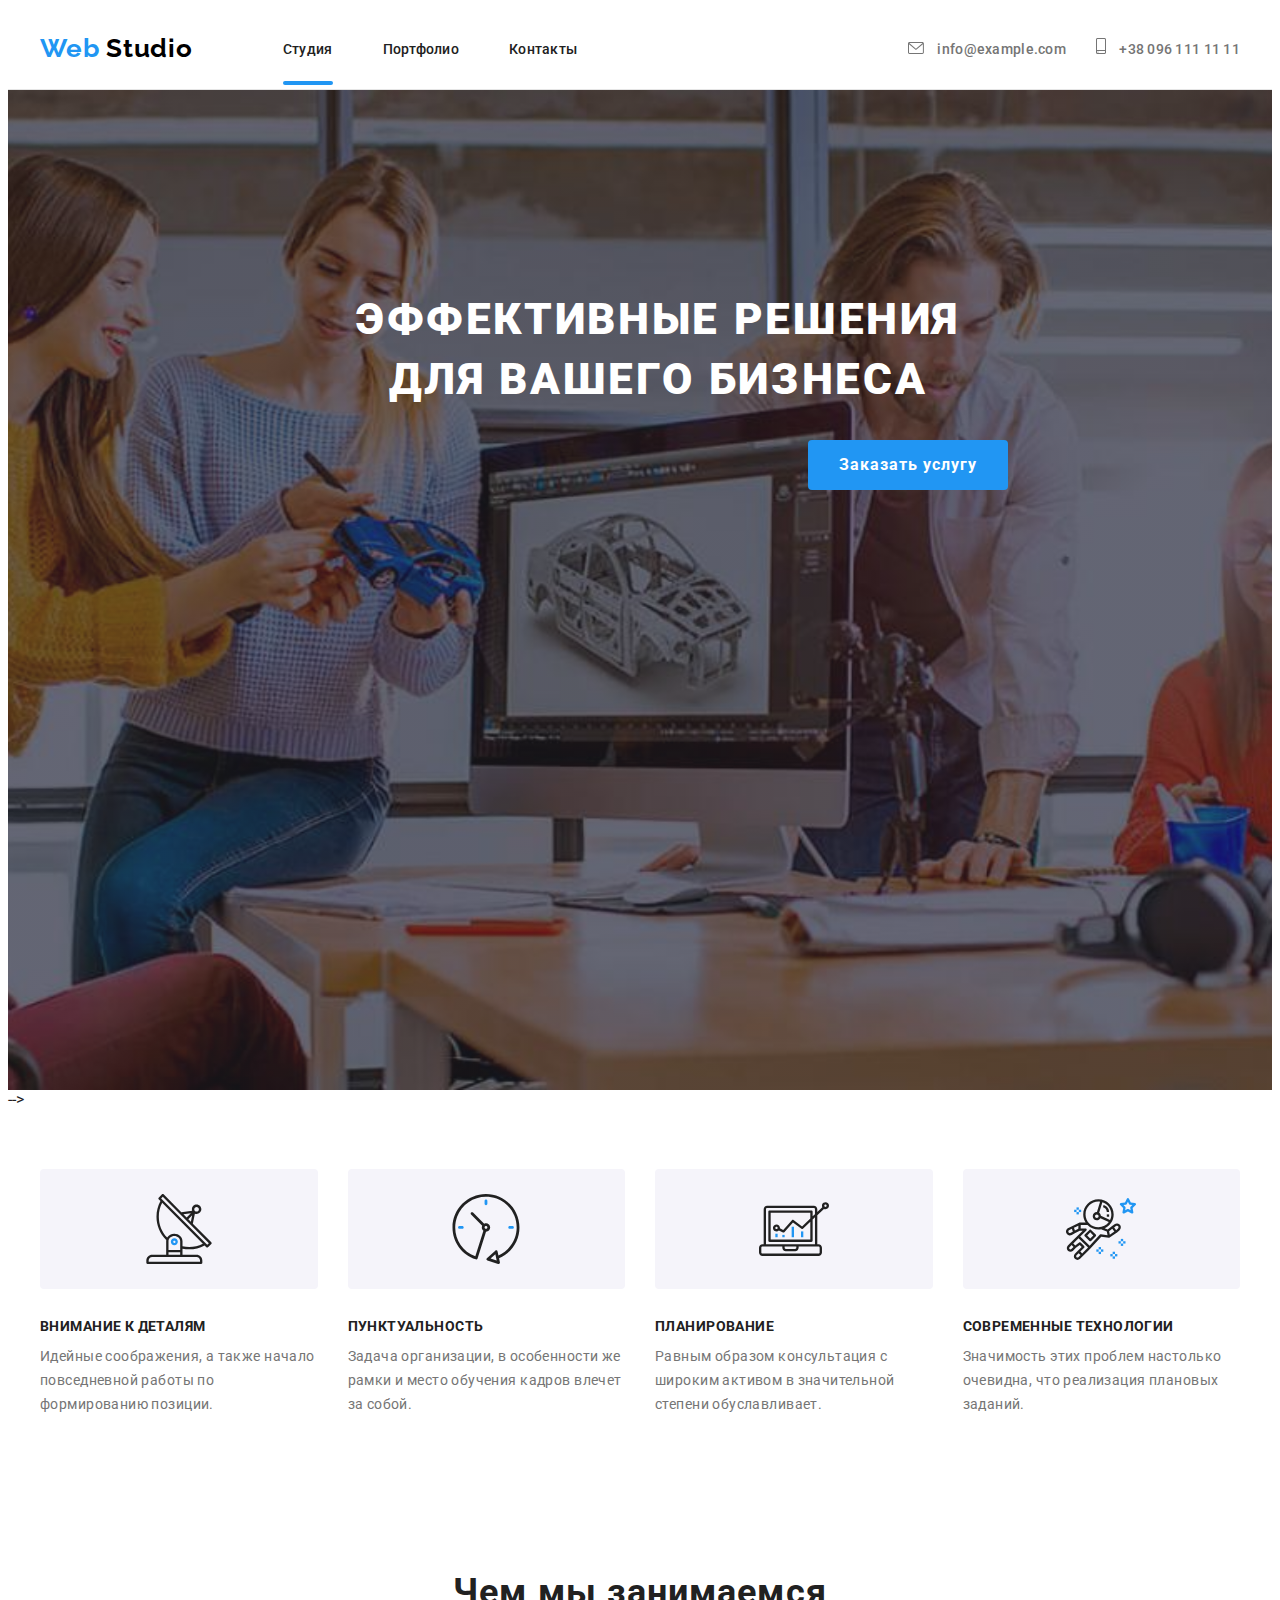
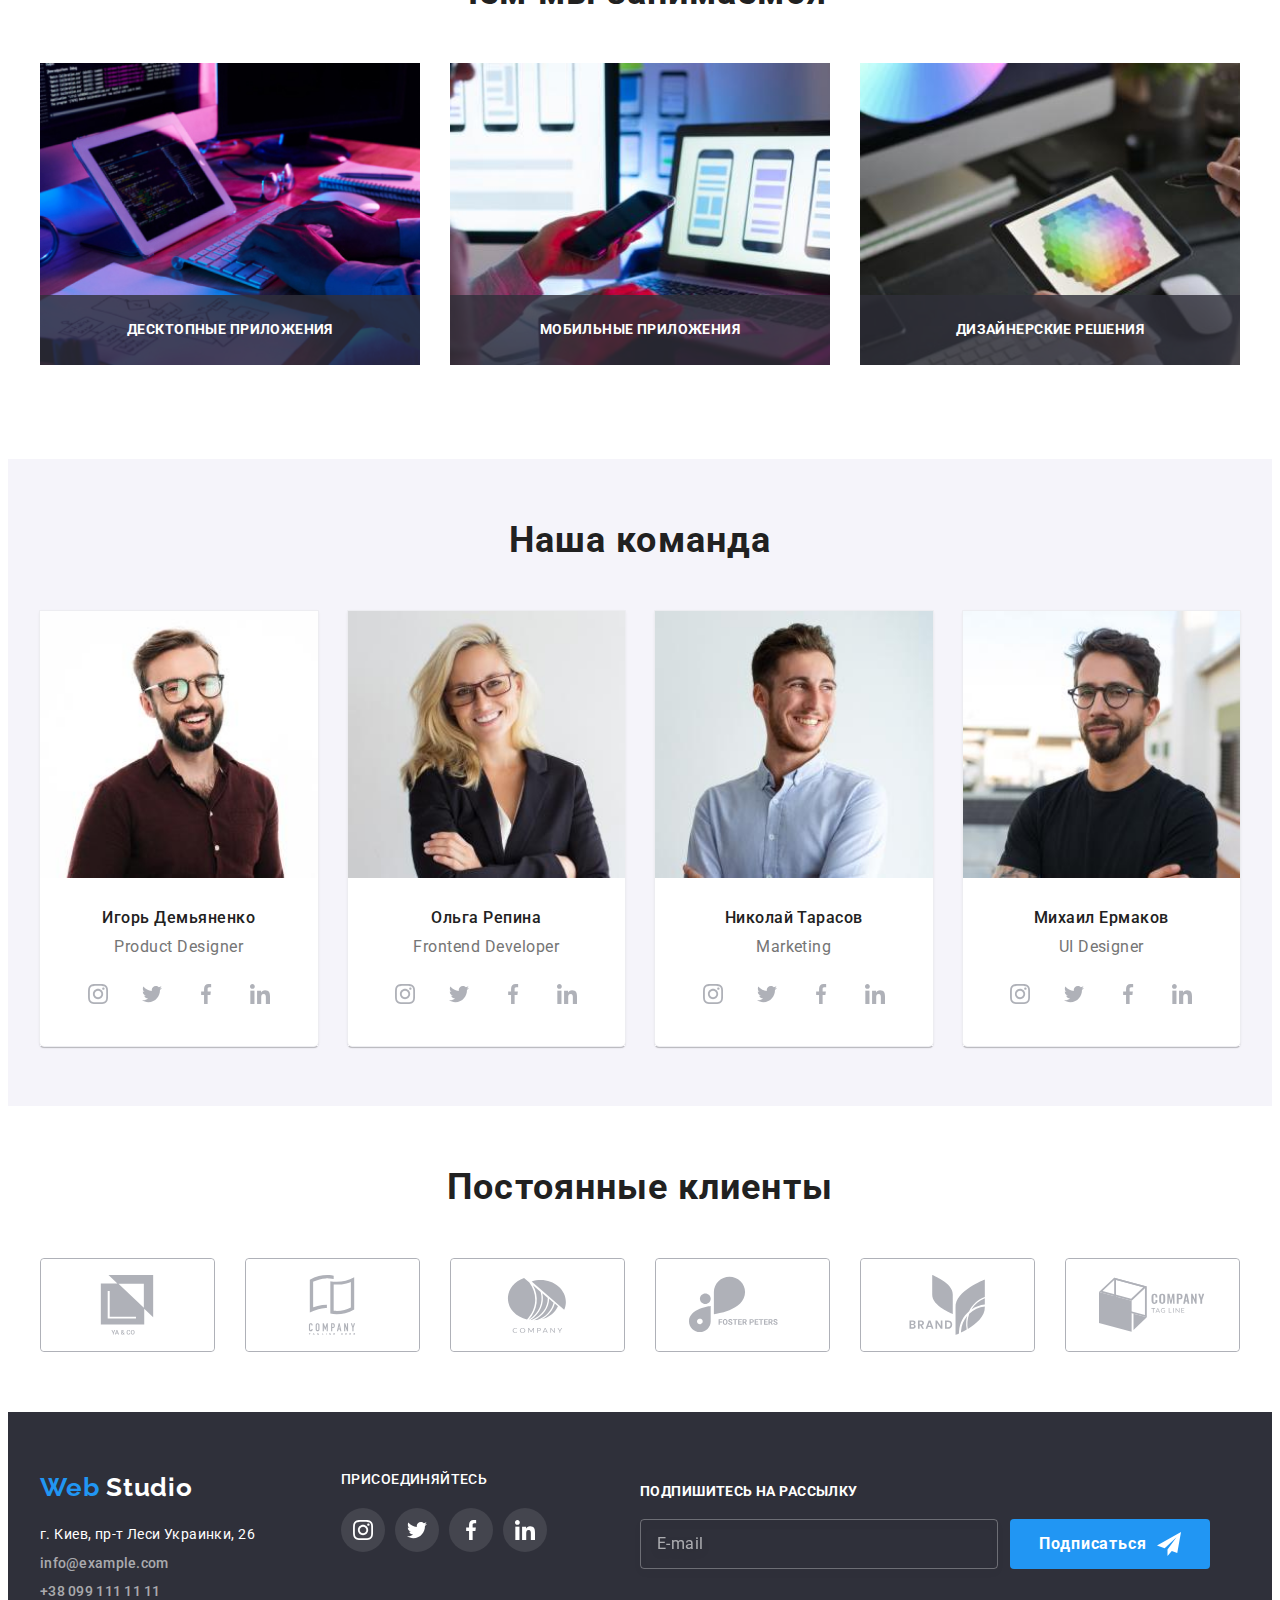
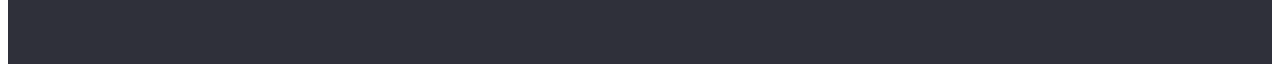
==== commit ae36cfd1: "vers1" ====
--- a/index.html
+++ b/index.html
@@ -411,21 +411,21 @@
             <ul class="regular-customers-list list">
                 <li class="regular-customers__item">
                     <a href="" class="regular-customers__link">
-                    <svg class="regular-customers__icon" width="41" height="47">
+                    <svg class="regular-customers__icon" width="106" height="60">
                         <use href="./images/symbol-defs.svg#icon-group"></use>
                     </svg>
                     </a>
                 </li>
                 <li class="regular-customers__item">
                     <a href="" class="regular-customers__link">
-                    <svg class="team-social__icon" width="40" height="52">
+                    <svg class="team-social__icon" width="106" height="60">
                         <use href="./images/symbol-defs.svg#icon-group-1"></use>
                     </svg>
                     </a>
                 </li>
                 <li class="regular-customers__item">
                     <a href="" class="regular-customers__link">
-                    <svg class="regular-customers__icon" width="44" height="42">
+                    <svg class="regular-customers__icon" width="106" height="60">
                         <use href="./images/symbol-defs.svg#icon-group-2"></use>
                     </svg>
                     </a>
@@ -439,7 +439,7 @@
                 </li>
                 <li class="regular-customers__item">
                     <a href="" class="regular-customers__link">
-                    <svg class="regular-customers__icon" width="63" height="46">
+                    <svg class="regular-customers__icon" width="106" height="60">
                         <use href="./images/symbol-defs.svg#icon-group-4"></use>
                     </svg>
                     </a>
@@ -447,7 +447,7 @@
                 <li class="regular-customers__item">
                     <a href="" class="regular-customers__link">
                     <svg class="regular-customers__icon" width="106" height="60">
-                        <use href="./images/symbol-defs.svg#icon-Object"></use>
+                        <use href="./images/symbol-defs.svg#icon-group-6"></use>
                     </svg>
                     </a>
                 </li>
--- a/css/main.min.css
+++ b/css/main.min.css
@@ -1,2 +1,2 @@
-:root{--first-title-color: #ffffff;--second-title-color: #212121;--third-title-color:#212121;--main-text-color: #212121;--second-text-color: #757575;--header-text-color:#212121;--accent-color: #2196F3}p,h1,h2,h3,h4 h5 h6{margin:0}ul{margin:0;padding:0}img{display:block;width:100%;max-width:100%;height:auto}body{font-family:"Roboto", sans-serif;color:var(--main-text-color)}.list{list-style:none}.link{text-decoration:none}.visually-hidden{position:absolute;white-space:nowrap;width:1px;height:1px;overflow:hidden;border:0;padding:0;clip:rect(0 0 0 0);clip-path:inset(50%);margin:-1px}.container{width:100%;padding-left:15px;padding-right:15px;margin:0 auto}@media screen and (min-width: 480px){.container{width:480px}}@media screen and (min-width: 768px){.container{width:768px}}@media screen and (min-width: 1200px){.container{width:1200px}}.btn{font-family:inherit;font-weight:700;font-size:16px;line-height:1.87;color:#FFFFFF;background-color:#2196F3;letter-spacing:0.06em;min-width:200px;min-height:50px;border:none;border-radius:4px}.btn:hover,.btn:focus{background-color:#188CE8}button{cursor:pointer}.section{padding-top:94px;padding-bottom:94px}.header{padding-top:16px;padding-bottom:16px;border-bottom:1px solid  #E5E5E5}@media screen and (min-width: 1200px){.header{padding-top:25px;padding-bottom:25px}}.header__container{display:flex;align-items:center}.header__logo{font-family:Raleway;font-weight:700;font-size:24px;line-height:1.16;letter-spacing:0.03em;margin-right:88px}@media screen and (min-width: 1200px){.header__logo{font-size:26px;line-height:1.19;margin-right:90px}}.header__logo__web{color:#2196F3}.header__logo__studio{color:#000000}.header-navigation{display:flex;align-items:center}@media screen and (max-width: 767px){.header-navigation{display:none}}.header-list{display:flex}.header__item:not(:last-child){margin-right:50px}.header__link{font-family:Roboto;font-weight:500;font-size:14px;line-height:1.14;letter-spacing:0.02em;color:var(--main-text-color);position:relative;transition:color 250ms cubic-bezier(0.4, 0, 0.2, 1)}.header__link.active::after{content:"";width:100%;height:4px;background-color:var(--accent-color);position:absolute;bottom:-32px;left:0;border-radius:2px}@media screen and (min-width: 768px){.header__link.active::after{bottom:-28px}}.header__link:hover,.header__link:focus{color:var(--accent-color)}.header-connect{display:flex;margin-left:auto}@media screen and (max-width: 767px){.header-connect{display:none}}.header-contacts{align-items:center}@media screen and (min-width: 1200px){.header-contacts{display:flex}}.header__mail{font-weight:500;font-size:14px;line-height:1.14;letter-spacing:0.02em;color:var(--second-text-color);transition:color 250ms cubic-bezier(0.4, 0, 0.2, 1)}.header__mail:hover,.header__mail:focus{color:var(--accent-color)}@media screen and (min-width: 1200px){.header__mail{margin-right:30px}}.header-contacts__icon{margin-right:10px;fill:currentColor;transition:color 250ms cubic-bezier(0.4, 0, 0.2, 1)}.header__tel{font-weight:500;font-size:14px;line-height:1.14;letter-spacing:0.02em;color:var(--second-text-color);transition:color 250ms cubic-bezier(0.4, 0, 0.2, 1)}.header__tel:hover,.header__tel:focus{color:var(--accent-color)}.menu-open-btn{margin-left:auto;margin-top:10px;margin-bottom:10px;cursor:pointer;background-color:#fff;border:none}.menu-open-btn:focus{fill:var(--accent-color)}@media screen and (min-width: 768px){.menu-open-btn{display:none}}.mob-menu{position:fixed;background-color:#ffffff;top:0;left:0;width:100vw;height:100vh;z-index:1;padding-top:10px;padding-bottom:48px;transition:opacity 1000ms, visibility 1000ms}.mob-menu .container{height:100%;display:flex;flex-direction:column;justify-content:space-between;padding-left:40px}.is-hidden{visibility:hidden;opacity:0;pointer-events:none}.menu-close-btn{margin-left:auto;display:block;cursor:pointer;background-color:#fff;border:none}.menu-close-btn:focus{fill:var(--accent-color)}.mob-menu-list__item:not(:last-child){margin-bottom:32px}.mob-menu-list__link{font-family:Roboto;font-style:normal;font-weight:500;font-size:40px;line-height:1.18;letter-spacing:0.02em;color:var(--main-text-color)}.mob-menu-list__link:hover,.mob-menu-list__link:focus{color:var(--accent-color)}.mob-menu__connect__tel{font-family:Roboto;font-weight:500;font-size:34px;line-height:1.18;letter-spacing:0.02em;color:var(--second-text-color);transition:color 250ms cubic-bezier(0.4, 0, 0.2, 1)}.mob-menu__connect__tel:hover,.mob-menu__connect__tel:focus{color:var(--accent-color)}.mob-menu__connect-list_itemtel{margin-bottom:32px}.mob-menu__connect__mail{font-family:Roboto;font-style:normal;font-weight:500;font-size:24px;line-height:1.17;letter-spacing:0.02em;color:var(--second-text-color);transition:color 250ms cubic-bezier(0.4, 0, 0.2, 1)}.mob-menu__connect__mail:hover,.mob-menu__connect__mail:focus{color:var(--accent-color)}.mob-menu__connect-list_itemmail{margin-bottom:64px}.mob-social-list{display:flex}.mob-social__item:not(:last-child){margin-right:20px;border-right:1px solid rgba(33,33,33,0.2);padding:0 10px}.mob-social__link{font-weight:500;font-size:18px;line-height:1.22;letter-spacing:0.02em;color:var(--accent-color)}.hero{background-repeat:no-repeat;background-position:center;background-size:cover;background-color:#2F303A;background-image:linear-gradient(rgba(47,48,58,0.4), rgba(47,48,58,0.4)),url(../images/hero-bg-mob-1x.jpg)}@media (min-device-pixel-ratio: 2), (min-resolution: 192dpi), (min-resolution: 2dppx){.hero{background-image:linear-gradient(rgba(47,48,58,0.4), rgba(47,48,58,0.4)),url(../images/hero-bg-mob-2x.jpg)}}@media screen and (min-width: 768px){.hero{background-image:linear-gradient(rgba(47,48,58,0.4), rgba(47,48,58,0.4)),url(../images/hero-bg-tab-1x.jpg)}}@media screen and (min-width: 768px) and (min-device-pixel-ratio: 2), screen and (min-width: 768px) and (min-resolution: 192dpi), screen and (min-width: 768px) and (min-resolution: 2dppx){.hero{background-image:linear-gradient(rgba(47,48,58,0.4), rgba(47,48,58,0.4)),url(../images/hero-bg-tab-2x.jpg)}}@media screen and (min-width: 1200px){.hero{background-image:linear-gradient(rgba(47,48,58,0.4), rgba(47,48,58,0.4)),url(../images/herobgimg.jpg)}}@media screen and (min-width: 1200px) and (min-device-pixel-ratio: 2), screen and (min-width: 1200px) and (min-resolution: 192dpi), screen and (min-width: 1200px) and (min-resolution: 2dppx){.hero{background-image:linear-gradient(rgba(47,48,58,0.4), rgba(47,48,58,0.4)),url(../images/hero-bg-2x.jpg)}}.hero__container{height:400px;padding:118px 60px}@media screen and (min-width: 768px){.hero__container{padding:118px 204px}}@media screen and (min-width: 1200px){.hero__container{padding:200px 300px 200px 300px;height:600px}}.hero__title{font-weight:900;font-size:26px;line-height:1.62;text-align:center;letter-spacing:0.06em;text-transform:uppercase;color:var(--first-title-color)}@media screen and (min-width: 1200px){.hero__title{font-size:44px;line-height:1.36;width:700px}}.hero__btn{margin:0 auto;display:block;margin-top:30px;transition:background-color 250ms cubic-bezier(0.4, 0, 0.2, 1)}.benefits-section{padding-top:60px;padding-bottom:60px}.benefits-list{margin-bottom:-30px}@media screen and (min-width: 768px){.benefits-list{display:flex;flex-wrap:wrap;margin-left:-30px}}.benefits-list__item{margin-bottom:30px}@media screen and (min-width: 768px){.benefits-list__item{width:calc(100% / 2 - 30px);margin-left:30px}}@media screen and (min-width: 1200px){.benefits-list__item{width:calc(100% / 4 - 30px)}}.benefits-list__link{height:120px;background-color:#F5F4FA;margin-bottom:30px;border-radius:4px;display:flex;align-items:center;justify-content:center}.benefits-list__title{font-weight:700;font-size:14px;line-height:1.14;letter-spacing:0.03em;text-transform:uppercase;margin-bottom:10px;text-align:left;color:var(--main-text-color)}@media screen and (max-width: 765px){.benefits-list__title{text-align:center}}.benefits-list__text{font-weight:400;font-size:14px;line-height:1.71;letter-spacing:0.03em;color:var(--second-text-color)}@media screen and (max-width: 1199px){.our-work-section{display:none}}.our-work-list{display:flex;flex-wrap:wrap;margin-left:-30px}.our-work__item{position:relative;width:calc(100% / 3 - 30px);margin-left:30px}.our-work__text-container{position:absolute;bottom:0;display:flex;justify-content:center;align-items:center;height:70px;width:100%;background-color:rgba(47,48,58,0.8)}.our-work__text{font-weight:700;font-size:14px;line-height:1.14;text-align:center;letter-spacing:0.03em;text-transform:uppercase;color:#FFFFFF}.our-work__title{font-weight:700;font-size:36px;line-height:1.17;text-align:center;letter-spacing:0.03em;color:var(--second-title-color);margin-bottom:50px}.team-section{background-color:#F5F4FA;padding-top:60px;padding-bottom:60px}.team__title{font-weight:700;font-size:28px;line-height:1.17;text-align:center;letter-spacing:0.03em;color:var(--second-title-color);margin-bottom:30px}@media screen and (min-width: 1200px){.team__title{margin-bottom:50px;font-size:36px}}.team-list{margin-bottom:-30px}@media screen and (min-width: 768px){.team-list{display:flex;flex-wrap:wrap;margin-left:-30px}}.card-content{background-color:#fff;padding:30px}.team__item{outline:1px solid #EDEDF1;box-shadow:0px 1px 3px rgba(0,0,0,0.12),0px 1px 1px rgba(34,1,1,0.14),0px 2px 1px rgba(0,0,0,0.2);border-radius:0px 0px 4px 4px;margin-bottom:30px}@media screen and (min-width: 768px){.team__item{width:calc(100% / 2 - 30px);margin-left:30px}}@media screen and (min-width: 1200px){.team__item{width:calc(100% / 4 - 30px)}}.team-item__title{font-weight:500;font-size:16px;line-height:1.19;text-align:center;letter-spacing:0.03em;margin-bottom:10px;color:var(--third-title-color)}.team-item__text{font-weight:normal;font-size:16px;line-height:1.19;text-align:center;letter-spacing:0.03em;color:var(--second-text-color)}.team-social-list{display:flex;justify-content:center;margin-top:16px}.team-social__item{width:44px;height:44px}.team-social__item+.team-social__item{margin-left:10px}.team-social__link{width:100%;height:100%;background-color:#ffffff;display:flex;align-items:center;justify-content:center;color:#AFB1B8;transition-property:color, background-color, border-radius;transition-duration:250ms;transition-timing-function:cubic-bezier(0.4, 0, 0.2, 1)}.team-social__link:hover,.team-social__link:focus{border-radius:50%;background-color:#2196F3;color:#ffffff}.team-social__icon{fill:currentColor}.regular-customers{padding-top:60px;padding-bottom:60px}.regular-customers__title{font-weight:700;font-size:28px;line-height:1.17;text-align:center;letter-spacing:0.03em;color:var(--second-title-color);margin-bottom:30px}@media screen and (min-width: 1200px){.regular-customers__title{margin-bottom:50px;font-size:36px}}.regular-customers-list{margin-bottom:-30px}@media screen and (min-width: 480px){.regular-customers-list{display:flex;flex-wrap:wrap;margin-left:-30px}}.regular-customers__item{border:1px solid #AFB1B8;box-sizing:border-box;border-radius:4px;margin-bottom:30px}@media screen and (min-width: 480px){.regular-customers__item{width:calc(100% / 2 - 30px);margin-left:30px}}@media screen and (min-width: 768px){.regular-customers__item{width:calc(100% / 3 - 30px)}}@media screen and (min-width: 1200px){.regular-customers__item{width:calc(100% / 6 - 30px)}}.regular-customers__link{height:92px;background-color:#ffffff;display:flex;align-items:center;justify-content:center;border-radius:4px;color:#AFB1B8;transition:border,color 250ms cubic-bezier(0.4, 0, 0.2, 1)}.regular-customers__link:hover,.regular-customers__link:focus{border:1px solid var(--accent-color);color:var(--accent-color)}.regular-customers__icon{fill:currentColor}.footer{background-color:#2F303A;padding:60px 0px 60px 0px}@media screen and (min-width: 768px){.combining-footer__container{display:flex;justify-content:space-around}}@media screen and (min-width: 1200px){.footer__container{display:flex;align-items:baseline}}@media screen and (max-width: 1199px){.footer-contacts__container{margin-bottom:60px}}.footer__logo{font-family:Raleway;font-weight:700;font-size:24px;line-height:1.16;letter-spacing:0.03em}@media screen and (max-width: 767px){.footer__logo{display:block;text-align:center}}@media screen and (min-width: 1200px){.footer__logo{font-size:26px;line-height:1.19}}.footer__logo__web{color:#2196F3}.footer__logo__studio{color:#FFFFFF}.footer-list{margin-top:20px}@media screen and (max-width: 767px){.footer-list{text-align:center}}@media screen and (min-width: 1200px){.footer-list{width:231px;height:81px}}.address__link{font-style:normal;font-weight:400;font-size:14px;line-height:1.71;letter-spacing:0.03em;color:#FFFFFF;transition:color 250ms cubic-bezier(0.4, 0, 0.2, 1)}.address__link:hover,.address__link:focus{color:var(--accent-color)}.footer__mail{font-weight:500;font-style:normal;font-size:14px;margin-top:9px;margin-bottom:9px;display:block;line-height:1.14;letter-spacing:0.02em;color:rgba(255,255,255,0.6);transition:color 250ms cubic-bezier(0.4, 0, 0.2, 1)}.footer__mail:hover,.footer__mail:focus{color:var(--accent-color)}.footer__tel{font-weight:500;font-style:normal;font-size:14px;line-height:1.14;letter-spacing:0.02em;color:rgba(255,255,255,0.6);transition:color 250ms cubic-bezier(0.4, 0, 0.2, 1)}.footer__tel:hover,.footer__tel:focus{color:var(--accent-color)}@media screen and (max-width: 767px){.footer__follow-us-container{margin-bottom:60px}}@media screen and (min-width: 1200px){.footer__follow-us-container{margin-left:70px}}.follow-us__title{font-weight:500;font-size:14px;line-height:1.14;letter-spacing:0.03em;text-transform:uppercase;color:#FFFFFF;margin-bottom:20px}@media screen and (max-width: 1199px){.follow-us__title{text-align:center}}@media screen and (min-width: 1200px){.follow-us__title{text-align:left}}.follow-us-list{display:flex;justify-content:center}.follow-us__item{width:44px;height:44px}.follow-us__item+.follow-us__item{margin-left:10px}.follow-us__link{width:100%;height:100%;background-color:rgba(255,255,255,0.1);border-radius:50%;display:flex;align-items:center;justify-content:center;color:#ffffff;transition:background-color 250ms cubic-bezier(0.4, 0, 0.2, 1)}.follow-us__link:hover,.follow-us__link:focus{background-color:var(--accent-color)}.follow-us__icon{fill:currentColor}@media screen and (min-width: 1200px){.footer__subscribe-container{margin-left:93px}}.subscribe-container__title{font-weight:700;font-size:14px;line-height:1.15;letter-spacing:0.03em;text-transform:uppercase;color:#FFFFFF;margin-bottom:20px}@media screen and (max-width: 1199px){.subscribe-container__title{text-align:center}}@media screen and (min-width: 1200px){.subscribe-form{display:flex}}.subscribe-form{text-align:center}.subscribe-form__input{width:358px;height:50px;border:1px solid rgba(33,33,33,0.2);border-radius:4px;padding-left:16px;outline:none;color:var(--second-text-color);background-color:transparent;border:1px solid rgba(255,255,255,0.3);box-sizing:border-box;filter:drop-shadow(0px 4px 4px rgba(0,0,0,0.15))}@media screen and (max-width: 1199px){.subscribe-form__input{margin-bottom:20px}}.subscribe-form__input::placeholder{font-family:Roboto;font-style:normal;font-weight:400;font-size:16px;line-height:1.25;display:flex;align-items:center;letter-spacing:0.03em;color:rgba(255,255,255,0.6)}.subscribe__button{display:flex;justify-content:center;align-items:center;transition:background-color 250ms cubic-bezier(0.4, 0, 0.2, 1)}@media screen and (max-width: 1199px){.subscribe__button{position:relative;margin:0 auto}}@media screen and (min-width: 1200px){.subscribe__button{margin-left:12px}}.subscribe__button__icon{margin-left:10px}.backdrop{width:100vw;height:100vh;background-color:rgba(0,0,0,0.2);position:fixed;top:0;transition:opacity 1000ms, visibility 1000ms}.is-hidden{visibility:hidden;opacity:0;pointer-events:none}.backdrop.is-hidden .modal{transform:scale(1.5);transition:transform 1000ms}.modal{min-height:581px;background-color:#FFFFFF;box-shadow:0px 1px 3px rgba(0,0,0,0.12),0px 1px 1px rgba(0,0,0,0.14),0px 2px 1px rgba(0,0,0,0.2);border-radius:4px;position:absolute;top:10px;left:50%;padding:40px;transform:translate(-50%) scale(1);transition:transform 1000ms}@media screen and (min-width: 480px){.modal{width:450px}}@media screen and (min-width: 1200px){.modal{width:528px}}.modal__close{width:30px;height:30px;background-color:transparent;border:1px solid rgba(0,0,0,0.1);border-radius:50%;position:absolute;top:14px;right:14px;display:flex;align-items:center;justify-content:center}.modal__close__icon:hover,.modal__close__icon:active{fill:var(--accent-color)}.modal__title{color:var(--second-title-color);font-weight:700;font-size:20px;line-height:1.15;text-align:center;letter-spacing:0.03em;margin-bottom:15px}.modal__field{margin-bottom:10px}.input__wrap{position:relative}.form-input__text{font-weight:normal;font-size:12px;line-height:1.17;letter-spacing:0.01em;color:var(--second-text-color);margin-bottom:5px;display:block}.modal-input__icon{position:absolute;left:12px;top:50%;transform:translateY(-50%);cursor:pointer;transition:fill 250ms cubic-bezier(0.4, 0, 0.2, 1)}.modal-form__input{width:100%;height:40px;border:1px solid rgba(33,33,33,0.2);border-radius:4px;padding-left:42px;font-weight:500;outline:none;color:var(--main-text-color);cursor:pointer;transition:border-color 250ms cubic-bezier(0.4, 0, 0.2, 1)}.modal-form__input:focus{border-color:var(--accent-color)}.modal-form__input:focus+.modal-input__icon{fill:var(--accent-color)}.modal-form__text{width:100%;height:120px;border:1px solid rgba(33,33,33,0.2);border-radius:4px;outline:none;resize:none;padding:12px 16px;cursor:pointer;transition:border-color 250ms cubic-bezier(0.4, 0, 0.2, 1)}.modal-form__text::placeholder{font-weight:400;font-size:14px;line-height:16px;letter-spacing:0.01em;color:rgba(117,117,117,0.5)}.modal-form__text:focus{border-color:var(--accent-color)}.agreement{font-weight:400;font-size:12px;line-height:1.16;letter-spacing:0.03em;color:var(--second-text-color);display:flex;align-items:center}@media screen and (min-width: 1200px){.agreement{font-size:14px;line-height:1.71}}.modal__check:checked+.agreement .check__item{background-color:var(--accent-color);border:none}.check__item{width:16px;height:15px;border:2px solid #000000;border-radius:2px;margin-right:7px;display:flex;align-items:center;justify-content:center}@media screen and (min-width: 1200px){.check__item{margin-left:12px}}.check__icon{fill:#ffffff}.modal__btn{margin:0 auto;display:block;margin-top:30px;transition-property:background-color, box-shadow;transition-duration:250ms;transition-timing-function:cubic-bezier(0.4, 0, 0.2, 1)}.modal__btn:hover,.modal__btn:focus{box-shadow:0px 4px 4px rgba(0,0,0,0.15)}
+:root{--first-title-color: #ffffff;--second-title-color: #212121;--third-title-color:#212121;--main-text-color: #212121;--second-text-color: #757575;--header-text-color:#212121;--accent-color: #2196F3}p,h1,h2,h3,h4 h5 h6{margin:0}ul{margin:0;padding:0}img{display:block;width:100%;max-width:100%;height:auto}body{font-family:"Roboto", sans-serif;color:var(--main-text-color)}.list{list-style:none}.link{text-decoration:none}.visually-hidden{position:absolute;white-space:nowrap;width:1px;height:1px;overflow:hidden;border:0;padding:0;clip:rect(0 0 0 0);clip-path:inset(50%);margin:-1px}.container{width:100%;padding-left:15px;padding-right:15px;margin:0 auto}@media screen and (min-width: 480px){.container{width:480px}}@media screen and (min-width: 768px){.container{width:768px}}@media screen and (min-width: 1200px){.container{width:1200px}}.btn{font-family:inherit;font-weight:700;font-size:16px;line-height:1.87;color:#FFFFFF;background-color:#2196F3;letter-spacing:0.06em;min-width:200px;min-height:50px;border:none;border-radius:4px}.btn:hover,.btn:focus{background-color:#188CE8}button{cursor:pointer}.section{padding-top:94px;padding-bottom:94px}.header{padding-top:16px;padding-bottom:16px;border-bottom:1px solid  #E5E5E5}@media screen and (min-width: 1200px){.header{padding-top:25px;padding-bottom:25px}}.header__container{display:flex;align-items:center}.header__logo{font-family:Raleway;font-weight:700;font-size:24px;line-height:1.16;letter-spacing:0.03em;margin-right:88px}@media screen and (min-width: 1200px){.header__logo{font-size:26px;line-height:1.19;margin-right:90px}}.header__logo__web{color:#2196F3}.header__logo__studio{color:#000000}.header-navigation{display:flex;align-items:center}@media screen and (max-width: 767px){.header-navigation{display:none}}.header-list{display:flex}.header__item:not(:last-child){margin-right:50px}.header__link{font-family:Roboto;font-weight:500;font-size:14px;line-height:1.14;letter-spacing:0.02em;color:var(--main-text-color);position:relative;transition:color 250ms cubic-bezier(0.4, 0, 0.2, 1)}.header__link.active::after{content:"";width:100%;height:4px;background-color:var(--accent-color);position:absolute;bottom:-32px;left:0;border-radius:2px}@media screen and (min-width: 768px){.header__link.active::after{bottom:-28px}}.header__link:hover,.header__link:focus{color:var(--accent-color)}.header-connect{display:flex;margin-left:auto}@media screen and (max-width: 767px){.header-connect{display:none}}.header-contacts{align-items:center}@media screen and (min-width: 1200px){.header-contacts{display:flex}}.header__mail{font-weight:500;font-size:14px;line-height:1.14;letter-spacing:0.02em;color:var(--second-text-color);transition:color 250ms cubic-bezier(0.4, 0, 0.2, 1)}.header__mail:hover,.header__mail:focus{color:var(--accent-color)}@media screen and (min-width: 1200px){.header__mail{margin-right:30px}}.header-contacts__icon{margin-right:10px;fill:currentColor;transition:color 250ms cubic-bezier(0.4, 0, 0.2, 1)}.header__tel{font-weight:500;font-size:14px;line-height:1.14;letter-spacing:0.02em;color:var(--second-text-color);transition:color 250ms cubic-bezier(0.4, 0, 0.2, 1)}.header__tel:hover,.header__tel:focus{color:var(--accent-color)}.menu-open-btn{margin-left:auto;cursor:pointer;background-color:#fff;border:none}.menu-open-btn:focus{fill:var(--accent-color)}@media screen and (min-width: 768px){.menu-open-btn{display:none}}.mob-menu{position:fixed;background-color:#ffffff;top:0;left:0;width:100vw;height:100vh;z-index:1;padding-top:10px;padding-bottom:48px;transition:opacity 1000ms, visibility 1000ms}.mob-menu .container{height:100%;display:flex;flex-direction:column;justify-content:space-between;padding-left:40px}.is-hidden{visibility:hidden;opacity:0;pointer-events:none}.menu-close-btn{margin-left:auto;display:block;cursor:pointer;background-color:#fff;border:none}.menu-close-btn:focus{fill:var(--accent-color)}.mob-menu-list__item:not(:last-child){margin-bottom:32px}.mob-menu-list__link{font-family:Roboto;font-style:normal;font-weight:500;font-size:40px;line-height:1.18;letter-spacing:0.02em;color:var(--main-text-color)}.mob-menu-list__link:hover,.mob-menu-list__link:focus{color:var(--accent-color)}.mob-menu__connect__tel{font-family:Roboto;font-weight:500;font-size:34px;line-height:1.18;letter-spacing:0.02em;color:var(--second-text-color);transition:color 250ms cubic-bezier(0.4, 0, 0.2, 1)}.mob-menu__connect__tel:hover,.mob-menu__connect__tel:focus{color:var(--accent-color)}.mob-menu__connect-list_itemtel{margin-bottom:32px}.mob-menu__connect__mail{font-family:Roboto;font-style:normal;font-weight:500;font-size:24px;line-height:1.17;letter-spacing:0.02em;color:var(--second-text-color);transition:color 250ms cubic-bezier(0.4, 0, 0.2, 1)}.mob-menu__connect__mail:hover,.mob-menu__connect__mail:focus{color:var(--accent-color)}.mob-menu__connect-list_itemmail{margin-bottom:64px}.mob-social-list{display:flex}.mob-social__item:not(:last-child){margin-right:20px;border-right:1px solid rgba(33,33,33,0.2);padding:0 10px}.mob-social__link{font-weight:500;font-size:18px;line-height:1.22;letter-spacing:0.02em;color:var(--accent-color)}.hero{background-repeat:no-repeat;background-position:center;background-size:cover;background-color:#2F303A;background-image:linear-gradient(rgba(47,48,58,0.4), rgba(47,48,58,0.4)),url(../images/hero-bg-mob-1x.jpg)}@media (min-device-pixel-ratio: 2), (min-resolution: 192dpi), (min-resolution: 2dppx){.hero{background-image:linear-gradient(rgba(47,48,58,0.4), rgba(47,48,58,0.4)),url(../images/hero-bg-mob-2x.jpg)}}@media screen and (min-width: 768px){.hero{background-image:linear-gradient(rgba(47,48,58,0.4), rgba(47,48,58,0.4)),url(../images/hero-bg-tab-1x.jpg)}}@media screen and (min-width: 768px) and (min-device-pixel-ratio: 2), screen and (min-width: 768px) and (min-resolution: 192dpi), screen and (min-width: 768px) and (min-resolution: 2dppx){.hero{background-image:linear-gradient(rgba(47,48,58,0.4), rgba(47,48,58,0.4)),url(../images/hero-bg-tab-2x.jpg)}}@media screen and (min-width: 1200px){.hero{background-image:linear-gradient(rgba(47,48,58,0.4), rgba(47,48,58,0.4)),url(../images/herobgimg.jpg)}}@media screen and (min-width: 1200px) and (min-device-pixel-ratio: 2), screen and (min-width: 1200px) and (min-resolution: 192dpi), screen and (min-width: 1200px) and (min-resolution: 2dppx){.hero{background-image:linear-gradient(rgba(47,48,58,0.4), rgba(47,48,58,0.4)),url(../images/hero-bg-2x.jpg)}}.hero__container{height:400px;padding:118px 60px}@media screen and (min-width: 768px){.hero__container{padding:118px 204px}}@media screen and (min-width: 1200px){.hero__container{padding:200px 300px 200px 300px;height:600px}}.hero__title{font-weight:900;font-size:26px;line-height:1.62;text-align:center;letter-spacing:0.06em;text-transform:uppercase;color:var(--first-title-color)}@media screen and (min-width: 1200px){.hero__title{font-size:44px;line-height:1.36;width:700px}}.hero__btn{margin:0 auto;display:block;margin-top:30px;transition:background-color 250ms cubic-bezier(0.4, 0, 0.2, 1)}.benefits-section{padding-top:60px;padding-bottom:60px}.benefits-list{margin-bottom:-30px}@media screen and (min-width: 768px){.benefits-list{display:flex;flex-wrap:wrap;margin-left:-30px}}.benefits-list__item{margin-bottom:30px}@media screen and (min-width: 768px){.benefits-list__item{width:calc(100% / 2 - 30px);margin-left:30px}}@media screen and (min-width: 1200px){.benefits-list__item{width:calc(100% / 4 - 30px)}}.benefits-list__link{height:120px;background-color:#F5F4FA;margin-bottom:30px;border-radius:4px;display:flex;align-items:center;justify-content:center}.benefits-list__title{font-weight:700;font-size:14px;line-height:1.14;letter-spacing:0.03em;text-transform:uppercase;margin-bottom:10px;text-align:left;color:var(--main-text-color)}@media screen and (max-width: 765px){.benefits-list__title{text-align:center}}.benefits-list__text{font-weight:400;font-size:14px;line-height:1.71;letter-spacing:0.03em;color:var(--second-text-color)}@media screen and (max-width: 1199px){.our-work-section{display:none}}.our-work-list{display:flex;flex-wrap:wrap;margin-left:-30px}.our-work__item{position:relative;width:calc(100% / 3 - 30px);margin-left:30px}.our-work__text-container{position:absolute;bottom:0;display:flex;justify-content:center;align-items:center;height:70px;width:100%;background-color:rgba(47,48,58,0.8)}.our-work__text{font-weight:700;font-size:14px;line-height:1.14;text-align:center;letter-spacing:0.03em;text-transform:uppercase;color:#FFFFFF}.our-work__title{font-weight:700;font-size:36px;line-height:1.17;text-align:center;letter-spacing:0.03em;color:var(--second-title-color);margin-bottom:50px}.team-section{background-color:#F5F4FA;padding-top:60px;padding-bottom:60px}.team__title{font-weight:700;font-size:28px;line-height:1.17;text-align:center;letter-spacing:0.03em;color:var(--second-title-color);margin-bottom:30px}@media screen and (min-width: 1200px){.team__title{margin-bottom:50px;font-size:36px}}.team-list{margin-bottom:-30px}@media screen and (min-width: 768px){.team-list{display:flex;flex-wrap:wrap;margin-left:-30px}}.card-content{background-color:#fff;padding:30px}.team__item{outline:1px solid #EDEDF1;box-shadow:0px 1px 3px rgba(0,0,0,0.12),0px 1px 1px rgba(34,1,1,0.14),0px 2px 1px rgba(0,0,0,0.2);border-radius:0px 0px 4px 4px;margin-bottom:30px}@media screen and (min-width: 768px){.team__item{width:calc(100% / 2 - 30px);margin-left:30px}}@media screen and (min-width: 1200px){.team__item{width:calc(100% / 4 - 30px)}}.team-item__title{font-weight:500;font-size:16px;line-height:1.19;text-align:center;letter-spacing:0.03em;margin-bottom:10px;color:var(--third-title-color)}.team-item__text{font-weight:normal;font-size:16px;line-height:1.19;text-align:center;letter-spacing:0.03em;color:var(--second-text-color)}.team-social-list{display:flex;justify-content:center;margin-top:16px}.team-social__item{width:44px;height:44px}.team-social__item+.team-social__item{margin-left:10px}.team-social__link{width:100%;height:100%;background-color:#ffffff;display:flex;align-items:center;justify-content:center;color:#AFB1B8;transition-property:color, background-color, border-radius;transition-duration:250ms;transition-timing-function:cubic-bezier(0.4, 0, 0.2, 1)}.team-social__link:hover,.team-social__link:focus{border-radius:50%;background-color:#2196F3;color:#ffffff}.team-social__icon{fill:currentColor}.regular-customers{padding-top:60px;padding-bottom:60px}.regular-customers__title{font-weight:700;font-size:28px;line-height:1.17;text-align:center;letter-spacing:0.03em;color:var(--second-title-color);margin-bottom:30px}@media screen and (min-width: 1200px){.regular-customers__title{margin-bottom:50px;font-size:36px}}.regular-customers-list{margin-bottom:-30px}@media screen and (min-width: 480px){.regular-customers-list{display:flex;flex-wrap:wrap;margin-left:-30px}}.regular-customers__item{border:1px solid #AFB1B8;box-sizing:border-box;border-radius:4px;margin-bottom:30px}@media screen and (min-width: 480px){.regular-customers__item{width:calc(100% / 2 - 30px);margin-left:30px}}@media screen and (min-width: 768px){.regular-customers__item{width:calc(100% / 3 - 30px)}}@media screen and (min-width: 1200px){.regular-customers__item{width:calc(100% / 6 - 30px)}}.regular-customers__link{height:92px;background-color:#ffffff;display:flex;align-items:center;justify-content:center;border-radius:4px;color:#AFB1B8;transition:border,color 250ms cubic-bezier(0.4, 0, 0.2, 1)}.regular-customers__link:hover,.regular-customers__link:focus{border:1px solid var(--accent-color);color:var(--accent-color)}.regular-customers__icon{fill:currentColor}.footer{background-color:#2F303A;padding:60px 0px 60px 0px}@media screen and (min-width: 768px){.combining-footer__container{display:flex;justify-content:space-around}}@media screen and (min-width: 1200px){.footer__container{display:flex;align-items:baseline}}@media screen and (max-width: 1199px){.footer-contacts__container{margin-bottom:60px}}.footer__logo{font-family:Raleway;font-weight:700;font-size:24px;line-height:1.16;letter-spacing:0.03em}@media screen and (max-width: 767px){.footer__logo{display:block;text-align:center}}@media screen and (min-width: 1200px){.footer__logo{font-size:26px;line-height:1.19}}.footer__logo__web{color:#2196F3}.footer__logo__studio{color:#FFFFFF}.footer-list{margin-top:20px}@media screen and (max-width: 767px){.footer-list{text-align:center}}@media screen and (min-width: 1200px){.footer-list{width:231px;height:81px}}.address__link{font-style:normal;font-weight:400;font-size:14px;line-height:1.71;letter-spacing:0.03em;color:#FFFFFF;transition:color 250ms cubic-bezier(0.4, 0, 0.2, 1)}.address__link:hover,.address__link:focus{color:var(--accent-color)}.footer__mail{font-weight:500;font-style:normal;font-size:14px;margin-top:9px;margin-bottom:9px;display:block;line-height:1.14;letter-spacing:0.02em;color:rgba(255,255,255,0.6);transition:color 250ms cubic-bezier(0.4, 0, 0.2, 1)}.footer__mail:hover,.footer__mail:focus{color:var(--accent-color)}.footer__tel{font-weight:500;font-style:normal;font-size:14px;line-height:1.14;letter-spacing:0.02em;color:rgba(255,255,255,0.6);transition:color 250ms cubic-bezier(0.4, 0, 0.2, 1)}.footer__tel:hover,.footer__tel:focus{color:var(--accent-color)}@media screen and (max-width: 767px){.footer__follow-us-container{margin-bottom:60px}}@media screen and (min-width: 1200px){.footer__follow-us-container{margin-left:70px}}.follow-us__title{font-weight:500;font-size:14px;line-height:1.14;letter-spacing:0.03em;text-transform:uppercase;color:#FFFFFF;margin-bottom:20px}@media screen and (max-width: 1199px){.follow-us__title{text-align:center}}@media screen and (min-width: 1200px){.follow-us__title{text-align:left}}.follow-us-list{display:flex;justify-content:center}.follow-us__item{width:44px;height:44px}.follow-us__item+.follow-us__item{margin-left:10px}.follow-us__link{width:100%;height:100%;background-color:rgba(255,255,255,0.1);border-radius:50%;display:flex;align-items:center;justify-content:center;color:#ffffff;transition:background-color 250ms cubic-bezier(0.4, 0, 0.2, 1)}.follow-us__link:hover,.follow-us__link:focus{background-color:var(--accent-color)}.follow-us__icon{fill:currentColor}@media screen and (min-width: 1200px){.footer__subscribe-container{margin-left:93px}}.subscribe-container__title{font-weight:700;font-size:14px;line-height:1.15;letter-spacing:0.03em;text-transform:uppercase;color:#FFFFFF;margin-bottom:20px}@media screen and (max-width: 1199px){.subscribe-container__title{text-align:center}}@media screen and (min-width: 1200px){.subscribe-form{display:flex}}.subscribe-form{text-align:center}.subscribe-form__input{width:358px;height:50px;border:1px solid rgba(33,33,33,0.2);border-radius:4px;padding-left:16px;outline:none;color:var(--second-text-color);background-color:transparent;border:1px solid rgba(255,255,255,0.3);box-sizing:border-box;filter:drop-shadow(0px 4px 4px rgba(0,0,0,0.15))}@media screen and (max-width: 1199px){.subscribe-form__input{margin-bottom:20px}}.subscribe-form__input::placeholder{font-family:Roboto;font-style:normal;font-weight:400;font-size:16px;line-height:1.25;display:flex;align-items:center;letter-spacing:0.03em;color:rgba(255,255,255,0.6)}.subscribe__button{display:flex;justify-content:center;align-items:center;transition:background-color 250ms cubic-bezier(0.4, 0, 0.2, 1)}@media screen and (max-width: 1199px){.subscribe__button{position:relative;margin:0 auto}}@media screen and (min-width: 1200px){.subscribe__button{margin-left:12px}}.subscribe__button__icon{margin-left:10px}.backdrop{width:100vw;height:100vh;background-color:rgba(0,0,0,0.2);position:fixed;top:0;transition:opacity 1000ms, visibility 1000ms}.is-hidden{visibility:hidden;opacity:0;pointer-events:none}.backdrop.is-hidden .modal{transform:scale(1.5);transition:transform 1000ms}.modal{min-height:581px;background-color:#FFFFFF;box-shadow:0px 1px 3px rgba(0,0,0,0.12),0px 1px 1px rgba(0,0,0,0.14),0px 2px 1px rgba(0,0,0,0.2);border-radius:4px;position:absolute;top:10px;left:50%;padding:40px;transform:translate(-50%) scale(1);transition:transform 1000ms}@media screen and (min-width: 480px){.modal{width:450px}}@media screen and (min-width: 1200px){.modal{width:528px}}.modal__close{width:30px;height:30px;background-color:transparent;border:1px solid rgba(0,0,0,0.1);border-radius:50%;position:absolute;top:14px;right:14px;display:flex;align-items:center;justify-content:center}.modal__close__icon:hover,.modal__close__icon:active{fill:var(--accent-color)}.modal__title{color:var(--second-title-color);font-weight:700;font-size:20px;line-height:1.15;text-align:center;letter-spacing:0.03em;margin-bottom:15px}.modal__field{margin-bottom:10px}.input__wrap{position:relative}.form-input__text{font-weight:normal;font-size:12px;line-height:1.17;letter-spacing:0.01em;color:var(--second-text-color);margin-bottom:5px;display:block}.modal-input__icon{position:absolute;left:12px;top:50%;transform:translateY(-50%);cursor:pointer;transition:fill 250ms cubic-bezier(0.4, 0, 0.2, 1)}.modal-form__input{width:100%;height:40px;border:1px solid rgba(33,33,33,0.2);border-radius:4px;padding-left:42px;font-weight:500;outline:none;color:var(--main-text-color);cursor:pointer;transition:border-color 250ms cubic-bezier(0.4, 0, 0.2, 1)}.modal-form__input:focus{border-color:var(--accent-color)}.modal-form__input:focus+.modal-input__icon{fill:var(--accent-color)}.modal-form__text{width:100%;height:120px;border:1px solid rgba(33,33,33,0.2);border-radius:4px;outline:none;resize:none;padding:12px 16px;cursor:pointer;transition:border-color 250ms cubic-bezier(0.4, 0, 0.2, 1)}.modal-form__text::placeholder{font-weight:400;font-size:14px;line-height:16px;letter-spacing:0.01em;color:rgba(117,117,117,0.5)}.modal-form__text:focus{border-color:var(--accent-color)}.agreement{font-weight:400;font-size:12px;line-height:1.16;letter-spacing:0.03em;color:var(--second-text-color);display:flex;align-items:center}@media screen and (min-width: 1200px){.agreement{font-size:14px;line-height:1.71}}.modal__check:checked+.agreement .check__item{background-color:var(--accent-color);border:none}.check__item{width:16px;height:15px;border:2px solid #000000;border-radius:2px;margin-right:7px;display:flex;align-items:center;justify-content:center}@media screen and (min-width: 1200px){.check__item{margin-left:12px}}.check__icon{fill:#ffffff}.modal__btn{margin:0 auto;display:block;margin-top:30px;transition-property:background-color, box-shadow;transition-duration:250ms;transition-timing-function:cubic-bezier(0.4, 0, 0.2, 1)}.modal__btn:hover,.modal__btn:focus{box-shadow:0px 4px 4px rgba(0,0,0,0.15)}
 /*# sourceMappingURL=main.min.css.map */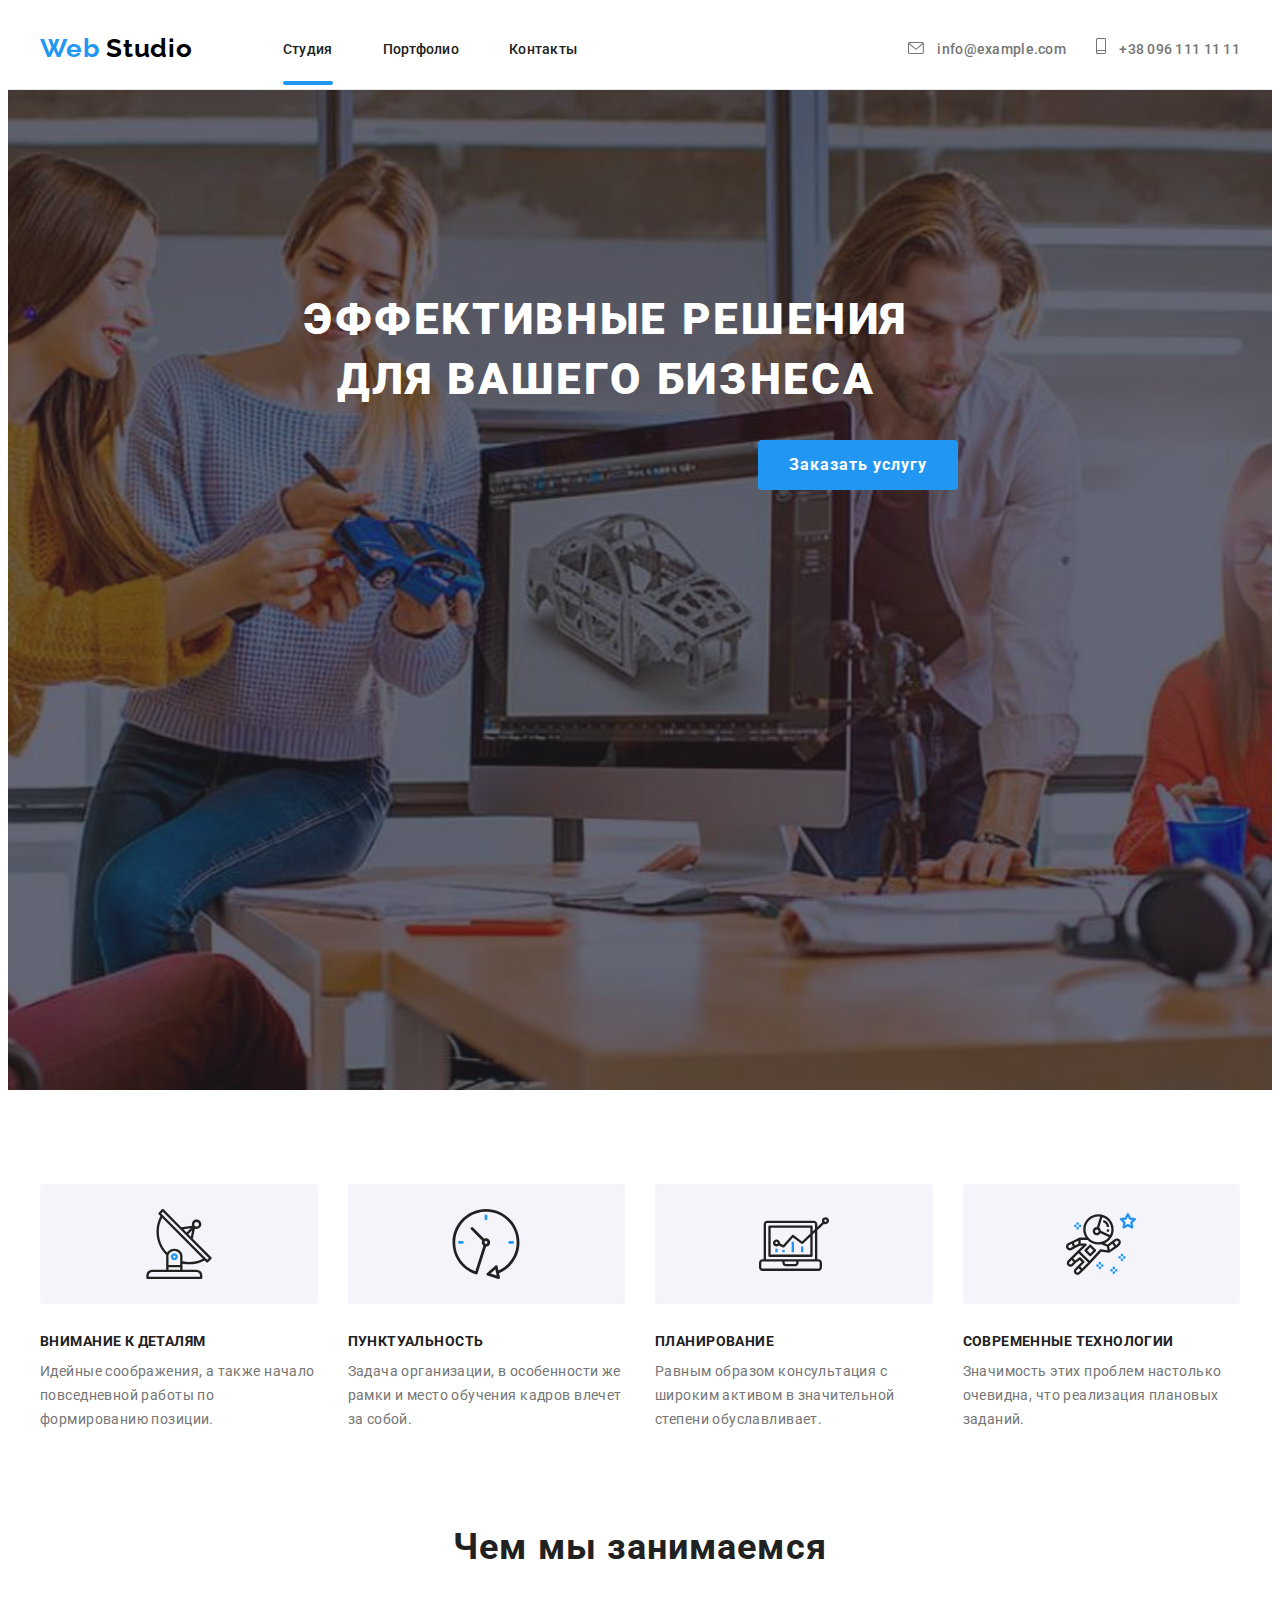
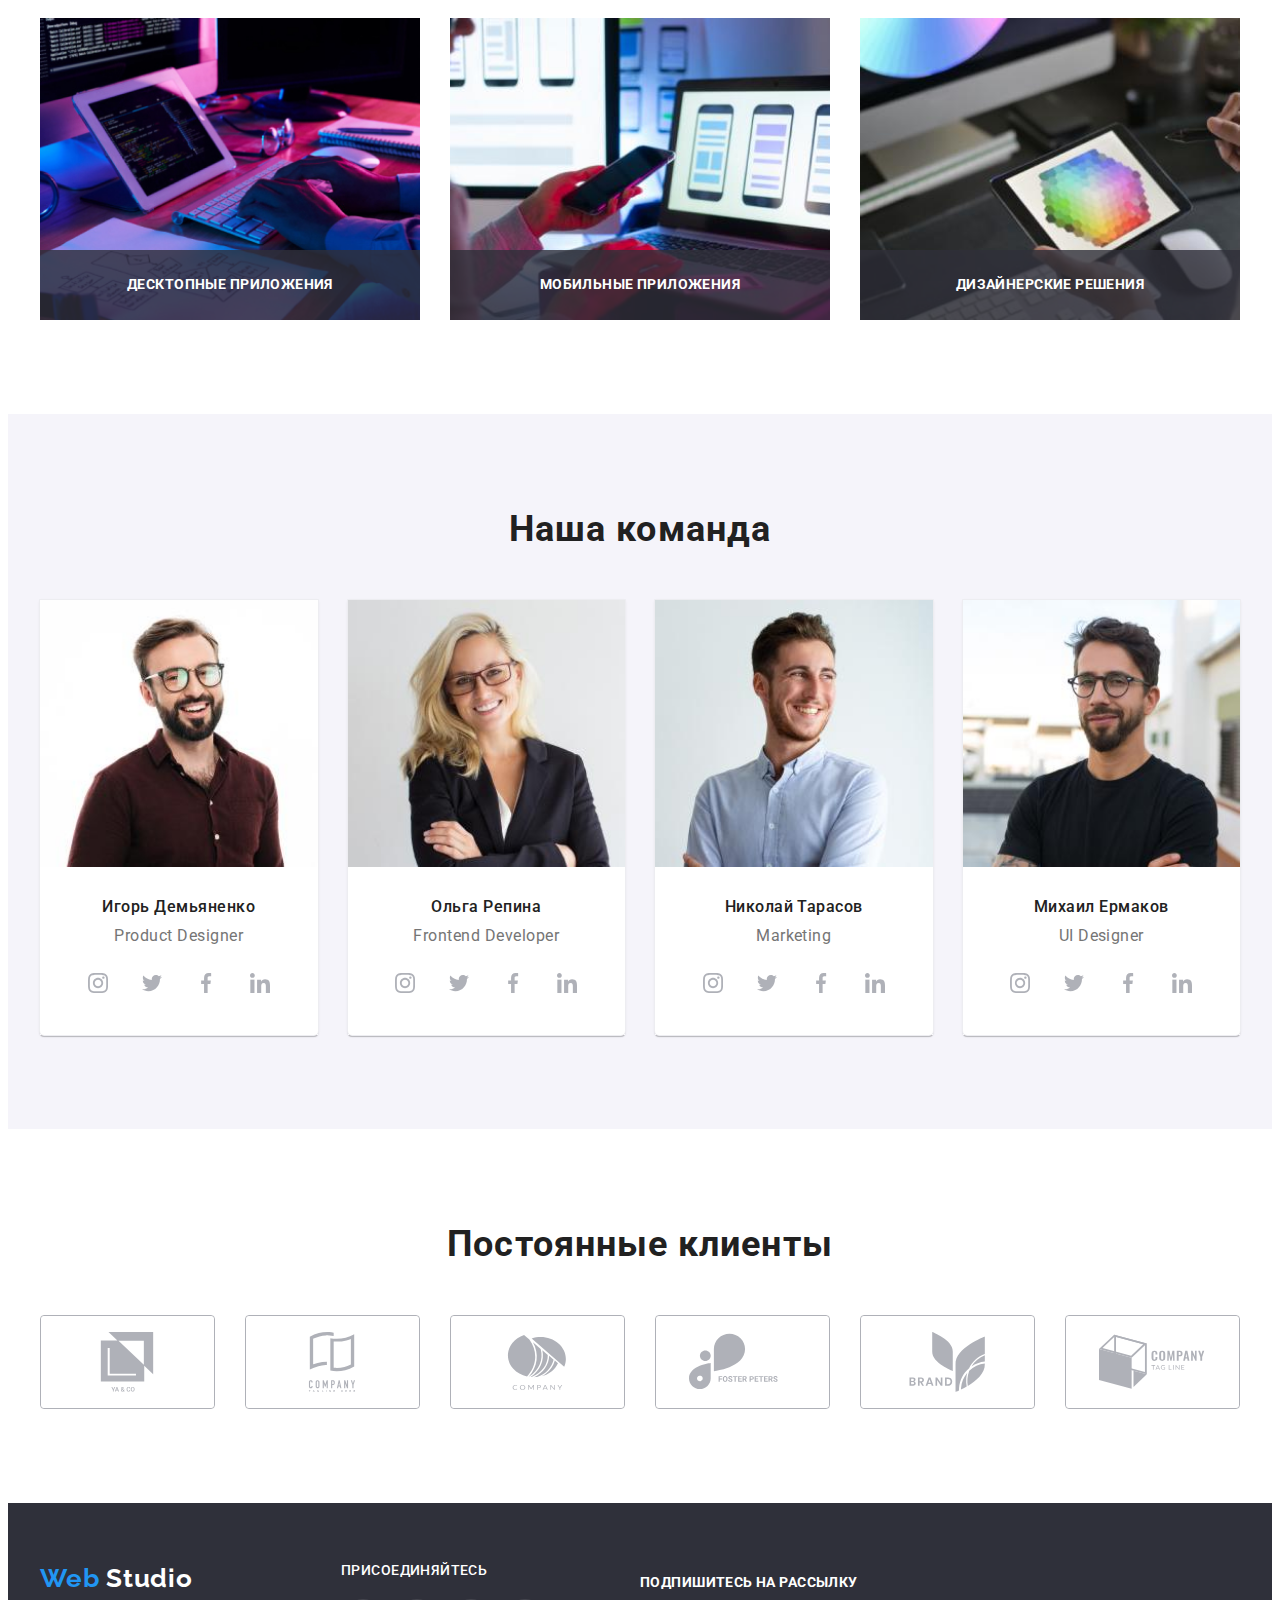
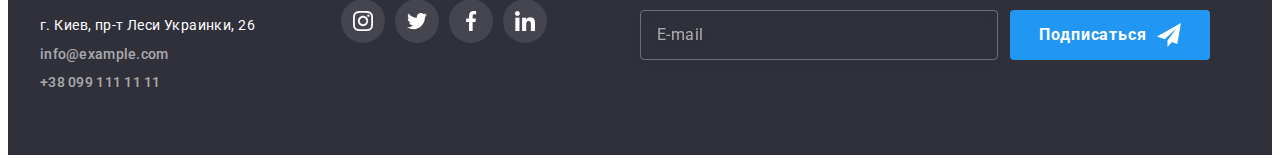
==== commit 432f7da4: "vers1dop" ====
--- a/index.html
+++ b/index.html
@@ -109,7 +109,7 @@
             <button class="btn hero__btn" type="button" data-modal-open>
                 Заказать услугу</button>
         </div>
-    </section> -->
+    </section> 
 
     <section class="benefits-section section limit">
         <div class="container">
--- a/css/main.min.css
+++ b/css/main.min.css
@@ -1,2 +1,2 @@
-:root{--first-title-color: #ffffff;--second-title-color: #212121;--third-title-color:#212121;--main-text-color: #212121;--second-text-color: #757575;--header-text-color:#212121;--accent-color: #2196F3}p,h1,h2,h3,h4 h5 h6{margin:0}ul{margin:0;padding:0}img{display:block;width:100%;max-width:100%;height:auto}body{font-family:"Roboto", sans-serif;color:var(--main-text-color)}.list{list-style:none}.link{text-decoration:none}.visually-hidden{position:absolute;white-space:nowrap;width:1px;height:1px;overflow:hidden;border:0;padding:0;clip:rect(0 0 0 0);clip-path:inset(50%);margin:-1px}.container{width:100%;padding-left:15px;padding-right:15px;margin:0 auto}@media screen and (min-width: 480px){.container{width:480px}}@media screen and (min-width: 768px){.container{width:768px}}@media screen and (min-width: 1200px){.container{width:1200px}}.btn{font-family:inherit;font-weight:700;font-size:16px;line-height:1.87;color:#FFFFFF;background-color:#2196F3;letter-spacing:0.06em;min-width:200px;min-height:50px;border:none;border-radius:4px}.btn:hover,.btn:focus{background-color:#188CE8}button{cursor:pointer}.section{padding-top:94px;padding-bottom:94px}.header{padding-top:16px;padding-bottom:16px;border-bottom:1px solid  #E5E5E5}@media screen and (min-width: 1200px){.header{padding-top:25px;padding-bottom:25px}}.header__container{display:flex;align-items:center}.header__logo{font-family:Raleway;font-weight:700;font-size:24px;line-height:1.16;letter-spacing:0.03em;margin-right:88px}@media screen and (min-width: 1200px){.header__logo{font-size:26px;line-height:1.19;margin-right:90px}}.header__logo__web{color:#2196F3}.header__logo__studio{color:#000000}.header-navigation{display:flex;align-items:center}@media screen and (max-width: 767px){.header-navigation{display:none}}.header-list{display:flex}.header__item:not(:last-child){margin-right:50px}.header__link{font-family:Roboto;font-weight:500;font-size:14px;line-height:1.14;letter-spacing:0.02em;color:var(--main-text-color);position:relative;transition:color 250ms cubic-bezier(0.4, 0, 0.2, 1)}.header__link.active::after{content:"";width:100%;height:4px;background-color:var(--accent-color);position:absolute;bottom:-32px;left:0;border-radius:2px}@media screen and (min-width: 768px){.header__link.active::after{bottom:-28px}}.header__link:hover,.header__link:focus{color:var(--accent-color)}.header-connect{display:flex;margin-left:auto}@media screen and (max-width: 767px){.header-connect{display:none}}.header-contacts{align-items:center}@media screen and (min-width: 1200px){.header-contacts{display:flex}}.header__mail{font-weight:500;font-size:14px;line-height:1.14;letter-spacing:0.02em;color:var(--second-text-color);transition:color 250ms cubic-bezier(0.4, 0, 0.2, 1)}.header__mail:hover,.header__mail:focus{color:var(--accent-color)}@media screen and (min-width: 1200px){.header__mail{margin-right:30px}}.header-contacts__icon{margin-right:10px;fill:currentColor;transition:color 250ms cubic-bezier(0.4, 0, 0.2, 1)}.header__tel{font-weight:500;font-size:14px;line-height:1.14;letter-spacing:0.02em;color:var(--second-text-color);transition:color 250ms cubic-bezier(0.4, 0, 0.2, 1)}.header__tel:hover,.header__tel:focus{color:var(--accent-color)}.menu-open-btn{margin-left:auto;cursor:pointer;background-color:#fff;border:none}.menu-open-btn:focus{fill:var(--accent-color)}@media screen and (min-width: 768px){.menu-open-btn{display:none}}.mob-menu{position:fixed;background-color:#ffffff;top:0;left:0;width:100vw;height:100vh;z-index:1;padding-top:10px;padding-bottom:48px;transition:opacity 1000ms, visibility 1000ms}.mob-menu .container{height:100%;display:flex;flex-direction:column;justify-content:space-between;padding-left:40px}.is-hidden{visibility:hidden;opacity:0;pointer-events:none}.menu-close-btn{margin-left:auto;display:block;cursor:pointer;background-color:#fff;border:none}.menu-close-btn:focus{fill:var(--accent-color)}.mob-menu-list__item:not(:last-child){margin-bottom:32px}.mob-menu-list__link{font-family:Roboto;font-style:normal;font-weight:500;font-size:40px;line-height:1.18;letter-spacing:0.02em;color:var(--main-text-color)}.mob-menu-list__link:hover,.mob-menu-list__link:focus{color:var(--accent-color)}.mob-menu__connect__tel{font-family:Roboto;font-weight:500;font-size:34px;line-height:1.18;letter-spacing:0.02em;color:var(--second-text-color);transition:color 250ms cubic-bezier(0.4, 0, 0.2, 1)}.mob-menu__connect__tel:hover,.mob-menu__connect__tel:focus{color:var(--accent-color)}.mob-menu__connect-list_itemtel{margin-bottom:32px}.mob-menu__connect__mail{font-family:Roboto;font-style:normal;font-weight:500;font-size:24px;line-height:1.17;letter-spacing:0.02em;color:var(--second-text-color);transition:color 250ms cubic-bezier(0.4, 0, 0.2, 1)}.mob-menu__connect__mail:hover,.mob-menu__connect__mail:focus{color:var(--accent-color)}.mob-menu__connect-list_itemmail{margin-bottom:64px}.mob-social-list{display:flex}.mob-social__item:not(:last-child){margin-right:20px;border-right:1px solid rgba(33,33,33,0.2);padding:0 10px}.mob-social__link{font-weight:500;font-size:18px;line-height:1.22;letter-spacing:0.02em;color:var(--accent-color)}.hero{background-repeat:no-repeat;background-position:center;background-size:cover;background-color:#2F303A;background-image:linear-gradient(rgba(47,48,58,0.4), rgba(47,48,58,0.4)),url(../images/hero-bg-mob-1x.jpg)}@media (min-device-pixel-ratio: 2), (min-resolution: 192dpi), (min-resolution: 2dppx){.hero{background-image:linear-gradient(rgba(47,48,58,0.4), rgba(47,48,58,0.4)),url(../images/hero-bg-mob-2x.jpg)}}@media screen and (min-width: 768px){.hero{background-image:linear-gradient(rgba(47,48,58,0.4), rgba(47,48,58,0.4)),url(../images/hero-bg-tab-1x.jpg)}}@media screen and (min-width: 768px) and (min-device-pixel-ratio: 2), screen and (min-width: 768px) and (min-resolution: 192dpi), screen and (min-width: 768px) and (min-resolution: 2dppx){.hero{background-image:linear-gradient(rgba(47,48,58,0.4), rgba(47,48,58,0.4)),url(../images/hero-bg-tab-2x.jpg)}}@media screen and (min-width: 1200px){.hero{background-image:linear-gradient(rgba(47,48,58,0.4), rgba(47,48,58,0.4)),url(../images/herobgimg.jpg)}}@media screen and (min-width: 1200px) and (min-device-pixel-ratio: 2), screen and (min-width: 1200px) and (min-resolution: 192dpi), screen and (min-width: 1200px) and (min-resolution: 2dppx){.hero{background-image:linear-gradient(rgba(47,48,58,0.4), rgba(47,48,58,0.4)),url(../images/hero-bg-2x.jpg)}}.hero__container{height:400px;padding:118px 60px}@media screen and (min-width: 768px){.hero__container{padding:118px 204px}}@media screen and (min-width: 1200px){.hero__container{padding:200px 300px 200px 300px;height:600px}}.hero__title{font-weight:900;font-size:26px;line-height:1.62;text-align:center;letter-spacing:0.06em;text-transform:uppercase;color:var(--first-title-color)}@media screen and (min-width: 1200px){.hero__title{font-size:44px;line-height:1.36;width:700px}}.hero__btn{margin:0 auto;display:block;margin-top:30px;transition:background-color 250ms cubic-bezier(0.4, 0, 0.2, 1)}.benefits-section{padding-top:60px;padding-bottom:60px}.benefits-list{margin-bottom:-30px}@media screen and (min-width: 768px){.benefits-list{display:flex;flex-wrap:wrap;margin-left:-30px}}.benefits-list__item{margin-bottom:30px}@media screen and (min-width: 768px){.benefits-list__item{width:calc(100% / 2 - 30px);margin-left:30px}}@media screen and (min-width: 1200px){.benefits-list__item{width:calc(100% / 4 - 30px)}}.benefits-list__link{height:120px;background-color:#F5F4FA;margin-bottom:30px;border-radius:4px;display:flex;align-items:center;justify-content:center}.benefits-list__title{font-weight:700;font-size:14px;line-height:1.14;letter-spacing:0.03em;text-transform:uppercase;margin-bottom:10px;text-align:left;color:var(--main-text-color)}@media screen and (max-width: 765px){.benefits-list__title{text-align:center}}.benefits-list__text{font-weight:400;font-size:14px;line-height:1.71;letter-spacing:0.03em;color:var(--second-text-color)}@media screen and (max-width: 1199px){.our-work-section{display:none}}.our-work-list{display:flex;flex-wrap:wrap;margin-left:-30px}.our-work__item{position:relative;width:calc(100% / 3 - 30px);margin-left:30px}.our-work__text-container{position:absolute;bottom:0;display:flex;justify-content:center;align-items:center;height:70px;width:100%;background-color:rgba(47,48,58,0.8)}.our-work__text{font-weight:700;font-size:14px;line-height:1.14;text-align:center;letter-spacing:0.03em;text-transform:uppercase;color:#FFFFFF}.our-work__title{font-weight:700;font-size:36px;line-height:1.17;text-align:center;letter-spacing:0.03em;color:var(--second-title-color);margin-bottom:50px}.team-section{background-color:#F5F4FA;padding-top:60px;padding-bottom:60px}.team__title{font-weight:700;font-size:28px;line-height:1.17;text-align:center;letter-spacing:0.03em;color:var(--second-title-color);margin-bottom:30px}@media screen and (min-width: 1200px){.team__title{margin-bottom:50px;font-size:36px}}.team-list{margin-bottom:-30px}@media screen and (min-width: 768px){.team-list{display:flex;flex-wrap:wrap;margin-left:-30px}}.card-content{background-color:#fff;padding:30px}.team__item{outline:1px solid #EDEDF1;box-shadow:0px 1px 3px rgba(0,0,0,0.12),0px 1px 1px rgba(34,1,1,0.14),0px 2px 1px rgba(0,0,0,0.2);border-radius:0px 0px 4px 4px;margin-bottom:30px}@media screen and (min-width: 768px){.team__item{width:calc(100% / 2 - 30px);margin-left:30px}}@media screen and (min-width: 1200px){.team__item{width:calc(100% / 4 - 30px)}}.team-item__title{font-weight:500;font-size:16px;line-height:1.19;text-align:center;letter-spacing:0.03em;margin-bottom:10px;color:var(--third-title-color)}.team-item__text{font-weight:normal;font-size:16px;line-height:1.19;text-align:center;letter-spacing:0.03em;color:var(--second-text-color)}.team-social-list{display:flex;justify-content:center;margin-top:16px}.team-social__item{width:44px;height:44px}.team-social__item+.team-social__item{margin-left:10px}.team-social__link{width:100%;height:100%;background-color:#ffffff;display:flex;align-items:center;justify-content:center;color:#AFB1B8;transition-property:color, background-color, border-radius;transition-duration:250ms;transition-timing-function:cubic-bezier(0.4, 0, 0.2, 1)}.team-social__link:hover,.team-social__link:focus{border-radius:50%;background-color:#2196F3;color:#ffffff}.team-social__icon{fill:currentColor}.regular-customers{padding-top:60px;padding-bottom:60px}.regular-customers__title{font-weight:700;font-size:28px;line-height:1.17;text-align:center;letter-spacing:0.03em;color:var(--second-title-color);margin-bottom:30px}@media screen and (min-width: 1200px){.regular-customers__title{margin-bottom:50px;font-size:36px}}.regular-customers-list{margin-bottom:-30px}@media screen and (min-width: 480px){.regular-customers-list{display:flex;flex-wrap:wrap;margin-left:-30px}}.regular-customers__item{border:1px solid #AFB1B8;box-sizing:border-box;border-radius:4px;margin-bottom:30px}@media screen and (min-width: 480px){.regular-customers__item{width:calc(100% / 2 - 30px);margin-left:30px}}@media screen and (min-width: 768px){.regular-customers__item{width:calc(100% / 3 - 30px)}}@media screen and (min-width: 1200px){.regular-customers__item{width:calc(100% / 6 - 30px)}}.regular-customers__link{height:92px;background-color:#ffffff;display:flex;align-items:center;justify-content:center;border-radius:4px;color:#AFB1B8;transition:border,color 250ms cubic-bezier(0.4, 0, 0.2, 1)}.regular-customers__link:hover,.regular-customers__link:focus{border:1px solid var(--accent-color);color:var(--accent-color)}.regular-customers__icon{fill:currentColor}.footer{background-color:#2F303A;padding:60px 0px 60px 0px}@media screen and (min-width: 768px){.combining-footer__container{display:flex;justify-content:space-around}}@media screen and (min-width: 1200px){.footer__container{display:flex;align-items:baseline}}@media screen and (max-width: 1199px){.footer-contacts__container{margin-bottom:60px}}.footer__logo{font-family:Raleway;font-weight:700;font-size:24px;line-height:1.16;letter-spacing:0.03em}@media screen and (max-width: 767px){.footer__logo{display:block;text-align:center}}@media screen and (min-width: 1200px){.footer__logo{font-size:26px;line-height:1.19}}.footer__logo__web{color:#2196F3}.footer__logo__studio{color:#FFFFFF}.footer-list{margin-top:20px}@media screen and (max-width: 767px){.footer-list{text-align:center}}@media screen and (min-width: 1200px){.footer-list{width:231px;height:81px}}.address__link{font-style:normal;font-weight:400;font-size:14px;line-height:1.71;letter-spacing:0.03em;color:#FFFFFF;transition:color 250ms cubic-bezier(0.4, 0, 0.2, 1)}.address__link:hover,.address__link:focus{color:var(--accent-color)}.footer__mail{font-weight:500;font-style:normal;font-size:14px;margin-top:9px;margin-bottom:9px;display:block;line-height:1.14;letter-spacing:0.02em;color:rgba(255,255,255,0.6);transition:color 250ms cubic-bezier(0.4, 0, 0.2, 1)}.footer__mail:hover,.footer__mail:focus{color:var(--accent-color)}.footer__tel{font-weight:500;font-style:normal;font-size:14px;line-height:1.14;letter-spacing:0.02em;color:rgba(255,255,255,0.6);transition:color 250ms cubic-bezier(0.4, 0, 0.2, 1)}.footer__tel:hover,.footer__tel:focus{color:var(--accent-color)}@media screen and (max-width: 767px){.footer__follow-us-container{margin-bottom:60px}}@media screen and (min-width: 1200px){.footer__follow-us-container{margin-left:70px}}.follow-us__title{font-weight:500;font-size:14px;line-height:1.14;letter-spacing:0.03em;text-transform:uppercase;color:#FFFFFF;margin-bottom:20px}@media screen and (max-width: 1199px){.follow-us__title{text-align:center}}@media screen and (min-width: 1200px){.follow-us__title{text-align:left}}.follow-us-list{display:flex;justify-content:center}.follow-us__item{width:44px;height:44px}.follow-us__item+.follow-us__item{margin-left:10px}.follow-us__link{width:100%;height:100%;background-color:rgba(255,255,255,0.1);border-radius:50%;display:flex;align-items:center;justify-content:center;color:#ffffff;transition:background-color 250ms cubic-bezier(0.4, 0, 0.2, 1)}.follow-us__link:hover,.follow-us__link:focus{background-color:var(--accent-color)}.follow-us__icon{fill:currentColor}@media screen and (min-width: 1200px){.footer__subscribe-container{margin-left:93px}}.subscribe-container__title{font-weight:700;font-size:14px;line-height:1.15;letter-spacing:0.03em;text-transform:uppercase;color:#FFFFFF;margin-bottom:20px}@media screen and (max-width: 1199px){.subscribe-container__title{text-align:center}}@media screen and (min-width: 1200px){.subscribe-form{display:flex}}.subscribe-form{text-align:center}.subscribe-form__input{width:358px;height:50px;border:1px solid rgba(33,33,33,0.2);border-radius:4px;padding-left:16px;outline:none;color:var(--second-text-color);background-color:transparent;border:1px solid rgba(255,255,255,0.3);box-sizing:border-box;filter:drop-shadow(0px 4px 4px rgba(0,0,0,0.15))}@media screen and (max-width: 1199px){.subscribe-form__input{margin-bottom:20px}}.subscribe-form__input::placeholder{font-family:Roboto;font-style:normal;font-weight:400;font-size:16px;line-height:1.25;display:flex;align-items:center;letter-spacing:0.03em;color:rgba(255,255,255,0.6)}.subscribe__button{display:flex;justify-content:center;align-items:center;transition:background-color 250ms cubic-bezier(0.4, 0, 0.2, 1)}@media screen and (max-width: 1199px){.subscribe__button{position:relative;margin:0 auto}}@media screen and (min-width: 1200px){.subscribe__button{margin-left:12px}}.subscribe__button__icon{margin-left:10px}.backdrop{width:100vw;height:100vh;background-color:rgba(0,0,0,0.2);position:fixed;top:0;transition:opacity 1000ms, visibility 1000ms}.is-hidden{visibility:hidden;opacity:0;pointer-events:none}.backdrop.is-hidden .modal{transform:scale(1.5);transition:transform 1000ms}.modal{min-height:581px;background-color:#FFFFFF;box-shadow:0px 1px 3px rgba(0,0,0,0.12),0px 1px 1px rgba(0,0,0,0.14),0px 2px 1px rgba(0,0,0,0.2);border-radius:4px;position:absolute;top:10px;left:50%;padding:40px;transform:translate(-50%) scale(1);transition:transform 1000ms}@media screen and (min-width: 480px){.modal{width:450px}}@media screen and (min-width: 1200px){.modal{width:528px}}.modal__close{width:30px;height:30px;background-color:transparent;border:1px solid rgba(0,0,0,0.1);border-radius:50%;position:absolute;top:14px;right:14px;display:flex;align-items:center;justify-content:center}.modal__close__icon:hover,.modal__close__icon:active{fill:var(--accent-color)}.modal__title{color:var(--second-title-color);font-weight:700;font-size:20px;line-height:1.15;text-align:center;letter-spacing:0.03em;margin-bottom:15px}.modal__field{margin-bottom:10px}.input__wrap{position:relative}.form-input__text{font-weight:normal;font-size:12px;line-height:1.17;letter-spacing:0.01em;color:var(--second-text-color);margin-bottom:5px;display:block}.modal-input__icon{position:absolute;left:12px;top:50%;transform:translateY(-50%);cursor:pointer;transition:fill 250ms cubic-bezier(0.4, 0, 0.2, 1)}.modal-form__input{width:100%;height:40px;border:1px solid rgba(33,33,33,0.2);border-radius:4px;padding-left:42px;font-weight:500;outline:none;color:var(--main-text-color);cursor:pointer;transition:border-color 250ms cubic-bezier(0.4, 0, 0.2, 1)}.modal-form__input:focus{border-color:var(--accent-color)}.modal-form__input:focus+.modal-input__icon{fill:var(--accent-color)}.modal-form__text{width:100%;height:120px;border:1px solid rgba(33,33,33,0.2);border-radius:4px;outline:none;resize:none;padding:12px 16px;cursor:pointer;transition:border-color 250ms cubic-bezier(0.4, 0, 0.2, 1)}.modal-form__text::placeholder{font-weight:400;font-size:14px;line-height:16px;letter-spacing:0.01em;color:rgba(117,117,117,0.5)}.modal-form__text:focus{border-color:var(--accent-color)}.agreement{font-weight:400;font-size:12px;line-height:1.16;letter-spacing:0.03em;color:var(--second-text-color);display:flex;align-items:center}@media screen and (min-width: 1200px){.agreement{font-size:14px;line-height:1.71}}.modal__check:checked+.agreement .check__item{background-color:var(--accent-color);border:none}.check__item{width:16px;height:15px;border:2px solid #000000;border-radius:2px;margin-right:7px;display:flex;align-items:center;justify-content:center}@media screen and (min-width: 1200px){.check__item{margin-left:12px}}.check__icon{fill:#ffffff}.modal__btn{margin:0 auto;display:block;margin-top:30px;transition-property:background-color, box-shadow;transition-duration:250ms;transition-timing-function:cubic-bezier(0.4, 0, 0.2, 1)}.modal__btn:hover,.modal__btn:focus{box-shadow:0px 4px 4px rgba(0,0,0,0.15)}
+:root{--first-title-color: #ffffff;--second-title-color: #212121;--third-title-color:#212121;--main-text-color: #212121;--second-text-color: #757575;--header-text-color:#212121;--accent-color: #2196F3}p,h1,h2,h3,h4 h5 h6{margin:0}ul{margin:0;padding:0}img{display:block;width:100%;max-width:100%;height:auto}body{font-family:"Roboto", sans-serif;color:var(--main-text-color)}.list{list-style:none}.link{text-decoration:none}.visually-hidden{position:absolute;white-space:nowrap;width:1px;height:1px;overflow:hidden;border:0;padding:0;clip:rect(0 0 0 0);clip-path:inset(50%);margin:-1px}.container{width:100%;padding-left:15px;padding-right:15px;margin:0 auto}@media screen and (min-width: 480px){.container{width:480px}}@media screen and (min-width: 768px){.container{width:768px}}@media screen and (min-width: 1200px){.container{width:1200px}}.btn{font-family:inherit;font-weight:700;font-size:16px;line-height:1.87;color:#FFFFFF;background-color:#2196F3;letter-spacing:0.06em;min-width:200px;min-height:50px;border:none;border-radius:4px}.btn:hover,.btn:focus{background-color:#188CE8}button{cursor:pointer}.section{padding-top:94px;padding-bottom:94px}.header{padding-top:16px;padding-bottom:16px;border-bottom:1px solid  #E5E5E5}@media screen and (min-width: 1200px){.header{padding-top:25px;padding-bottom:25px}}.header__container{display:flex;align-items:center}.header__logo{font-family:Raleway;font-weight:700;font-size:24px;line-height:1.16;letter-spacing:0.03em;margin-right:88px}@media screen and (min-width: 1200px){.header__logo{font-size:26px;line-height:1.19;margin-right:90px}}.header__logo__web{color:#2196F3}.header__logo__studio{color:#000000}.header-navigation{display:flex;align-items:center}@media screen and (max-width: 767px){.header-navigation{display:none}}.header-list{display:flex}.header__item:not(:last-child){margin-right:50px}.header__link{font-family:Roboto;font-weight:500;font-size:14px;line-height:1.14;letter-spacing:0.02em;color:var(--main-text-color);position:relative;transition:color 250ms cubic-bezier(0.4, 0, 0.2, 1)}.header__link.active::after{content:"";width:100%;height:4px;background-color:var(--accent-color);position:absolute;bottom:-32px;left:0;border-radius:2px}@media screen and (min-width: 768px){.header__link.active::after{bottom:-28px}}.header__link:hover,.header__link:focus{color:var(--accent-color)}.header-connect{display:flex;margin-left:auto}@media screen and (max-width: 767px){.header-connect{display:none}}.header-contacts{align-items:center}@media screen and (min-width: 1200px){.header-contacts{display:flex}}.header__mail{font-weight:500;font-size:14px;line-height:1.14;letter-spacing:0.02em;color:var(--second-text-color);transition:color 250ms cubic-bezier(0.4, 0, 0.2, 1)}.header__mail:hover,.header__mail:focus{color:var(--accent-color)}@media screen and (min-width: 1200px){.header__mail{margin-right:30px}}.header-contacts__icon{margin-right:10px;fill:currentColor;transition:color 250ms cubic-bezier(0.4, 0, 0.2, 1)}.header__tel{font-weight:500;font-size:14px;line-height:1.14;letter-spacing:0.02em;color:var(--second-text-color);transition:color 250ms cubic-bezier(0.4, 0, 0.2, 1)}.header__tel:hover,.header__tel:focus{color:var(--accent-color)}.menu-open-btn{margin-left:auto;cursor:pointer;background-color:#fff;border:none}.menu-open-btn:focus{fill:var(--accent-color)}@media screen and (min-width: 768px){.menu-open-btn{display:none}}.mob-menu{position:fixed;background-color:#ffffff;top:0;left:0;width:100vw;height:100vh;z-index:1;padding-top:10px;padding-bottom:48px;transition:opacity 1000ms, visibility 1000ms}.mob-menu .container{height:100%;display:flex;flex-direction:column;justify-content:space-between;padding-left:40px}.is-hidden{visibility:hidden;opacity:0;pointer-events:none}.menu-close-btn{margin-left:auto;display:block;cursor:pointer;background-color:#fff;border:none}.menu-close-btn:focus{fill:var(--accent-color)}.mob-menu-list__item:not(:last-child){margin-bottom:32px}.mob-menu-list__link{font-family:Roboto;font-style:normal;font-weight:500;font-size:40px;line-height:1.18;letter-spacing:0.02em;color:var(--main-text-color)}.mob-menu-list__link:hover,.mob-menu-list__link:focus{color:var(--accent-color)}.mob-menu__connect__tel{font-family:Roboto;font-weight:500;font-size:34px;line-height:1.18;letter-spacing:0.02em;color:var(--second-text-color);transition:color 250ms cubic-bezier(0.4, 0, 0.2, 1)}.mob-menu__connect__tel:hover,.mob-menu__connect__tel:focus{color:var(--accent-color)}.mob-menu__connect-list_itemtel{margin-bottom:32px}.mob-menu__connect__mail{font-family:Roboto;font-style:normal;font-weight:500;font-size:24px;line-height:1.17;letter-spacing:0.02em;color:var(--second-text-color);transition:color 250ms cubic-bezier(0.4, 0, 0.2, 1)}.mob-menu__connect__mail:hover,.mob-menu__connect__mail:focus{color:var(--accent-color)}.mob-menu__connect-list_itemmail{margin-bottom:64px}.mob-social-list{display:flex}.mob-social__item:not(:last-child){margin-right:20px;border-right:1px solid rgba(33,33,33,0.2);padding:0 10px}.mob-social__link{font-weight:500;font-size:18px;line-height:1.22;letter-spacing:0.02em;color:var(--accent-color)}.hero{background-repeat:no-repeat;background-position:center;background-size:cover;background-color:#2F303A;background-image:linear-gradient(rgba(47,48,58,0.4), rgba(47,48,58,0.4)),url(../images/hero-bg-mob-1x.jpg)}@media (min-device-pixel-ratio: 2), (min-resolution: 192dpi), (min-resolution: 2dppx){.hero{background-image:linear-gradient(rgba(47,48,58,0.4), rgba(47,48,58,0.4)),url(../images/hero-bg-mob-2x.jpg)}}@media screen and (min-width: 768px){.hero{background-image:linear-gradient(rgba(47,48,58,0.4), rgba(47,48,58,0.4)),url(../images/hero-bg-tab-1x.jpg)}}@media screen and (min-width: 768px) and (min-device-pixel-ratio: 2), screen and (min-width: 768px) and (min-resolution: 192dpi), screen and (min-width: 768px) and (min-resolution: 2dppx){.hero{background-image:linear-gradient(rgba(47,48,58,0.4), rgba(47,48,58,0.4)),url(../images/hero-bg-tab-2x.jpg)}}@media screen and (min-width: 1200px){.hero{background-image:linear-gradient(rgba(47,48,58,0.4), rgba(47,48,58,0.4)),url(../images/herobgimg.jpg)}}@media screen and (min-width: 1200px) and (min-device-pixel-ratio: 2), screen and (min-width: 1200px) and (min-resolution: 192dpi), screen and (min-width: 1200px) and (min-resolution: 2dppx){.hero{background-image:linear-gradient(rgba(47,48,58,0.4), rgba(47,48,58,0.4)),url(../images/hero-bg-2x.jpg)}}.hero__container{height:400px;padding:118px 60px}@media screen and (min-width: 768px){.hero__container{padding:118px 204px}}@media screen and (min-width: 1200px){.hero__container{padding:200px 250px 200px 250px;height:600px}}.hero__title{font-weight:900;font-size:26px;line-height:1.62;text-align:center;letter-spacing:0.06em;text-transform:uppercase;color:var(--first-title-color)}@media screen and (min-width: 1200px){.hero__title{font-size:44px;line-height:1.36;width:696px}}.hero__btn{margin:0 auto;display:block;margin-top:30px;transition:background-color 250ms cubic-bezier(0.4, 0, 0.2, 1)}@media screen and (max-widt: 1199px){.benefits-section{padding-top:60px;padding-bottom:60px}}.benefits-list{margin-bottom:-30px}@media screen and (min-width: 768px){.benefits-list{display:flex;flex-wrap:wrap;margin-left:-30px}}.benefits-list__item{margin-bottom:30px}@media screen and (min-width: 768px){.benefits-list__item{width:calc(100% / 2 - 30px);margin-left:30px}}@media screen and (min-width: 1200px){.benefits-list__item{width:calc(100% / 4 - 30px)}}.benefits-list__link{height:120px;background-color:#F5F4FA;margin-bottom:30px;border-radius:4px;display:flex;align-items:center;justify-content:center}.benefits-list__title{font-weight:700;font-size:14px;line-height:1.14;letter-spacing:0.03em;text-transform:uppercase;margin-bottom:10px;text-align:left;color:var(--main-text-color)}@media screen and (max-width: 765px){.benefits-list__title{text-align:center}}.benefits-list__text{font-weight:400;font-size:14px;line-height:1.71;letter-spacing:0.03em;color:var(--second-text-color)}@media screen and (min-width: 1200px){section.limit{padding-bottom:0px}}@media screen and (max-width: 1199px){.our-work-section{display:none}}.our-work-list{display:flex;flex-wrap:wrap;margin-left:-30px}.our-work__item{position:relative;width:calc(100% / 3 - 30px);margin-left:30px}.our-work__text-container{position:absolute;bottom:0;display:flex;justify-content:center;align-items:center;height:70px;width:100%;background-color:rgba(47,48,58,0.8)}.our-work__text{font-weight:700;font-size:14px;line-height:1.14;text-align:center;letter-spacing:0.03em;text-transform:uppercase;color:#FFFFFF}.our-work__title{font-weight:700;font-size:36px;line-height:1.17;text-align:center;letter-spacing:0.03em;color:var(--second-title-color);margin-bottom:50px}.team-section{background-color:#F5F4FA}@media screen and (max-width: 1199px){.team-section{padding-top:60px;padding-bottom:60px}}.team__title{font-weight:700;font-size:28px;line-height:1.17;text-align:center;letter-spacing:0.03em;color:var(--second-title-color);margin-bottom:30px}@media screen and (min-width: 1200px){.team__title{margin-bottom:50px;font-size:36px}}.team-list{margin-bottom:-30px}@media screen and (min-width: 768px){.team-list{display:flex;flex-wrap:wrap;margin-left:-30px}}.card-content{background-color:#fff;padding:30px}.team__item{outline:1px solid #EDEDF1;box-shadow:0px 1px 3px rgba(0,0,0,0.12),0px 1px 1px rgba(34,1,1,0.14),0px 2px 1px rgba(0,0,0,0.2);border-radius:0px 0px 4px 4px;margin-bottom:30px}@media screen and (min-width: 768px){.team__item{width:calc(100% / 2 - 30px);margin-left:30px}}@media screen and (min-width: 1200px){.team__item{width:calc(100% / 4 - 30px)}}.team-item__title{font-weight:500;font-size:16px;line-height:1.19;text-align:center;letter-spacing:0.03em;margin-bottom:10px;color:var(--third-title-color)}.team-item__text{font-weight:normal;font-size:16px;line-height:1.19;text-align:center;letter-spacing:0.03em;color:var(--second-text-color)}.team-social-list{display:flex;justify-content:center;margin-top:16px}.team-social__item{width:44px;height:44px}.team-social__item+.team-social__item{margin-left:10px}.team-social__link{width:100%;height:100%;background-color:#ffffff;display:flex;align-items:center;justify-content:center;color:#AFB1B8;transition-property:color, background-color, border-radius;transition-duration:250ms;transition-timing-function:cubic-bezier(0.4, 0, 0.2, 1)}.team-social__link:hover,.team-social__link:focus{border-radius:50%;background-color:#2196F3;color:#ffffff}.team-social__icon{fill:currentColor}@media screen and (max-width: 1199px){.regular-customers{padding-top:60px;padding-bottom:60px}}.regular-customers__title{font-weight:700;font-size:28px;line-height:1.17;text-align:center;letter-spacing:0.03em;color:var(--second-title-color);margin-bottom:30px}@media screen and (min-width: 1200px){.regular-customers__title{margin-bottom:50px;font-size:36px}}.regular-customers-list{margin-bottom:-30px}@media screen and (min-width: 480px){.regular-customers-list{display:flex;flex-wrap:wrap;margin-left:-30px}}.regular-customers__item{border:1px solid #AFB1B8;box-sizing:border-box;border-radius:4px;margin-bottom:30px}@media screen and (min-width: 480px){.regular-customers__item{width:calc(100% / 2 - 30px);margin-left:30px}}@media screen and (min-width: 768px){.regular-customers__item{width:calc(100% / 3 - 30px)}}@media screen and (min-width: 1200px){.regular-customers__item{width:calc(100% / 6 - 30px)}}.regular-customers__link{height:92px;background-color:#ffffff;display:flex;align-items:center;justify-content:center;border-radius:4px;color:#AFB1B8;transition:border,color 250ms cubic-bezier(0.4, 0, 0.2, 1)}.regular-customers__link:hover,.regular-customers__link:focus{border:1px solid var(--accent-color);color:var(--accent-color)}.regular-customers__icon{fill:currentColor}.footer{background-color:#2F303A;padding:60px 0px 60px 0px}@media screen and (min-width: 768px){.combining-footer__container{display:flex;justify-content:space-around}}@media screen and (min-width: 1200px){.footer__container{display:flex;align-items:baseline}}@media screen and (max-width: 1199px){.footer-contacts__container{margin-bottom:60px}}.footer__logo{font-family:Raleway;font-weight:700;font-size:24px;line-height:1.16;letter-spacing:0.03em}@media screen and (max-width: 1199px){.footer__logo{display:block;text-align:center}}@media screen and (min-width: 1200px){.footer__logo{font-size:26px;line-height:1.19}}.footer__logo__web{color:#2196F3}.footer__logo__studio{color:#FFFFFF}.footer-list{margin-top:20px}@media screen and (max-width: 1199px){.footer-list{text-align:center}}@media screen and (min-width: 1200px){.footer-list{width:231px;height:81px}}.address__link{font-style:normal;font-weight:400;font-size:14px;line-height:1.71;letter-spacing:0.03em;color:#FFFFFF;transition:color 250ms cubic-bezier(0.4, 0, 0.2, 1)}.address__link:hover,.address__link:focus{color:var(--accent-color)}.footer__mail{font-weight:500;font-style:normal;font-size:14px;margin-top:9px;margin-bottom:9px;display:block;line-height:1.14;letter-spacing:0.02em;color:rgba(255,255,255,0.6);transition:color 250ms cubic-bezier(0.4, 0, 0.2, 1)}.footer__mail:hover,.footer__mail:focus{color:var(--accent-color)}.footer__tel{font-weight:500;font-style:normal;font-size:14px;line-height:1.14;letter-spacing:0.02em;color:rgba(255,255,255,0.6);transition:color 250ms cubic-bezier(0.4, 0, 0.2, 1)}.footer__tel:hover,.footer__tel:focus{color:var(--accent-color)}@media screen and (max-width: 767px){.footer__follow-us-container{margin-bottom:60px}}@media screen and (min-width: 1200px){.footer__follow-us-container{margin-left:70px}}.follow-us__title{font-weight:500;font-size:14px;line-height:1.14;letter-spacing:0.03em;text-transform:uppercase;color:#FFFFFF;margin-bottom:20px}@media screen and (max-width: 1199px){.follow-us__title{text-align:center}}@media screen and (min-width: 1200px){.follow-us__title{text-align:left}}.follow-us-list{display:flex;justify-content:center}.follow-us__item{width:44px;height:44px}.follow-us__item+.follow-us__item{margin-left:10px}.follow-us__link{width:100%;height:100%;background-color:rgba(255,255,255,0.1);border-radius:50%;display:flex;align-items:center;justify-content:center;color:#ffffff;transition:background-color 250ms cubic-bezier(0.4, 0, 0.2, 1)}.follow-us__link:hover,.follow-us__link:focus{background-color:var(--accent-color)}.follow-us__icon{fill:currentColor}@media screen and (min-width: 1200px){.footer__subscribe-container{margin-left:93px}}.subscribe-container__title{font-weight:700;font-size:14px;line-height:1.15;letter-spacing:0.03em;text-transform:uppercase;color:#FFFFFF;margin-bottom:20px}@media screen and (max-width: 1199px){.subscribe-container__title{text-align:center}}@media screen and (min-width: 1200px){.subscribe-form{display:flex}}.subscribe-form{text-align:center}.subscribe-form__input{width:358px;height:50px;border:1px solid rgba(33,33,33,0.2);border-radius:4px;padding-left:16px;outline:none;color:var(--second-text-color);background-color:transparent;border:1px solid rgba(255,255,255,0.3);box-sizing:border-box;filter:drop-shadow(0px 4px 4px rgba(0,0,0,0.15))}@media screen and (max-width: 1199px){.subscribe-form__input{margin-bottom:20px}}.subscribe-form__input::placeholder{font-family:Roboto;font-style:normal;font-weight:400;font-size:16px;line-height:1.25;display:flex;align-items:center;letter-spacing:0.03em;color:rgba(255,255,255,0.6)}.subscribe__button{display:flex;justify-content:center;align-items:center;transition:background-color 250ms cubic-bezier(0.4, 0, 0.2, 1)}@media screen and (max-width: 1199px){.subscribe__button{position:relative;margin:0 auto}}@media screen and (min-width: 1200px){.subscribe__button{margin-left:12px}}.subscribe__button__icon{margin-left:10px}.backdrop{width:100vw;height:100vh;background-color:rgba(0,0,0,0.2);position:fixed;top:0;transition:opacity 1000ms, visibility 1000ms}.is-hidden{visibility:hidden;opacity:0;pointer-events:none}.backdrop.is-hidden .modal{transform:scale(1.5);transition:transform 1000ms}.modal{min-height:581px;background-color:#FFFFFF;box-shadow:0px 1px 3px rgba(0,0,0,0.12),0px 1px 1px rgba(0,0,0,0.14),0px 2px 1px rgba(0,0,0,0.2);border-radius:4px;position:absolute;top:15%;left:50%;padding:40px;transform:translate(-50%) scale(1);transition:transform 1000ms}@media screen and (min-width: 480px){.modal{width:450px}}@media screen and (min-width: 1200px){.modal{width:528px}}.modal__close{width:30px;height:30px;background-color:transparent;border:1px solid rgba(0,0,0,0.1);border-radius:50%;position:absolute;top:14px;right:14px;display:flex;align-items:center;justify-content:center}.modal__close__icon:hover,.modal__close__icon:active{fill:var(--accent-color)}.modal__title{color:var(--second-title-color);font-weight:700;font-size:20px;line-height:1.15;text-align:center;letter-spacing:0.03em;margin-bottom:15px}.modal__field{margin-bottom:10px}.input__wrap{position:relative}.form-input__text{font-weight:normal;font-size:12px;line-height:1.17;letter-spacing:0.01em;color:var(--second-text-color);margin-bottom:5px;display:block}.modal-input__icon{position:absolute;left:12px;top:50%;transform:translateY(-50%);cursor:pointer;transition:fill 250ms cubic-bezier(0.4, 0, 0.2, 1)}.modal-form__input{width:100%;height:40px;border:1px solid rgba(33,33,33,0.2);border-radius:4px;padding-left:42px;font-weight:500;outline:none;color:var(--main-text-color);cursor:pointer;transition:border-color 250ms cubic-bezier(0.4, 0, 0.2, 1)}.modal-form__input:focus{border-color:var(--accent-color)}.modal-form__input:focus+.modal-input__icon{fill:var(--accent-color)}.modal-form__text{width:100%;height:120px;border:1px solid rgba(33,33,33,0.2);border-radius:4px;outline:none;resize:none;padding:12px 16px;cursor:pointer;transition:border-color 250ms cubic-bezier(0.4, 0, 0.2, 1)}.modal-form__text::placeholder{font-weight:400;font-size:14px;line-height:16px;letter-spacing:0.01em;color:rgba(117,117,117,0.5)}.modal-form__text:focus{border-color:var(--accent-color)}.agreement{font-weight:400;font-size:12px;line-height:1.16;letter-spacing:0.03em;color:var(--second-text-color);display:flex;align-items:center}@media screen and (min-width: 1200px){.agreement{font-size:14px;line-height:1.71}}.modal__check:checked+.agreement .check__item{background-color:var(--accent-color);border:none}.check__item{width:16px;height:15px;border:2px solid #000000;border-radius:2px;margin-right:7px;display:flex;align-items:center;justify-content:center}@media screen and (min-width: 1200px){.check__item{margin-left:12px}}.check__icon{fill:#ffffff}.modal__btn{margin:0 auto;display:block;margin-top:30px;transition-property:background-color, box-shadow;transition-duration:250ms;transition-timing-function:cubic-bezier(0.4, 0, 0.2, 1)}.modal__btn:hover,.modal__btn:focus{box-shadow:0px 4px 4px rgba(0,0,0,0.15)}
 /*# sourceMappingURL=main.min.css.map */